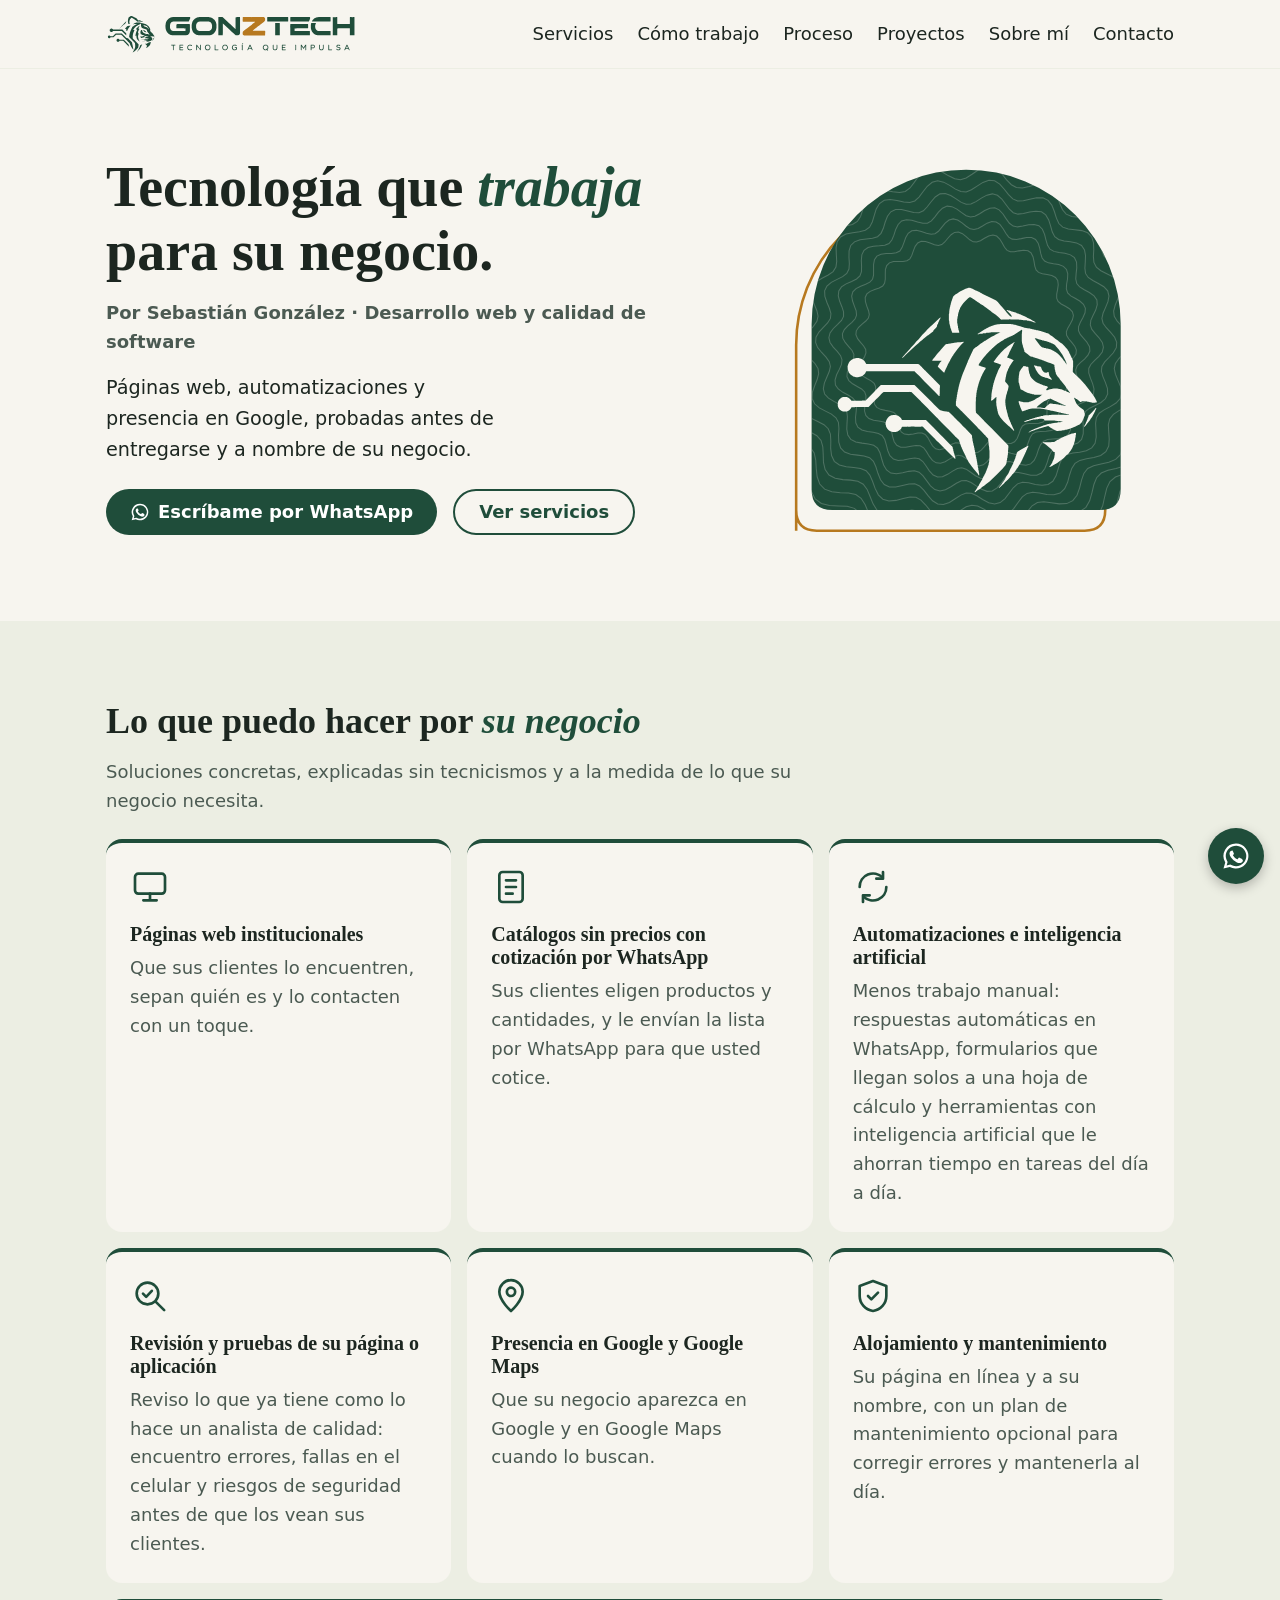
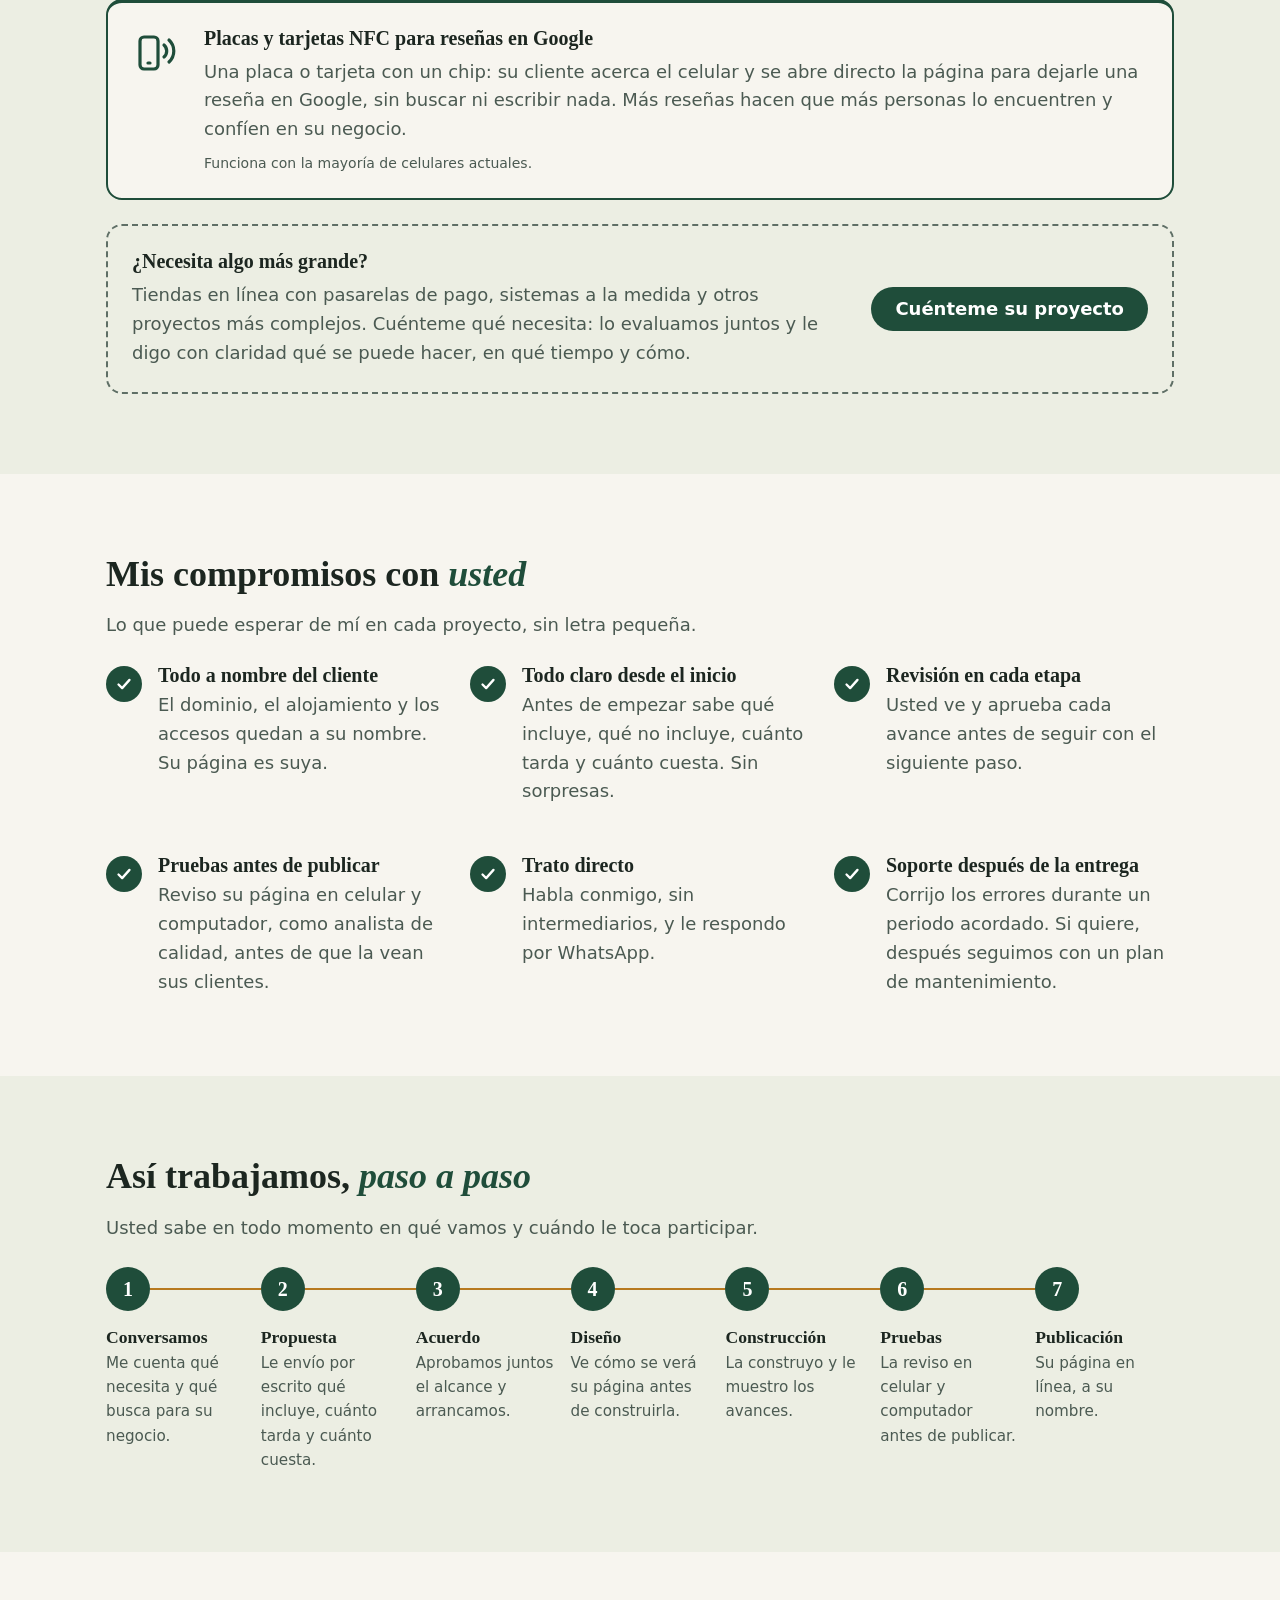
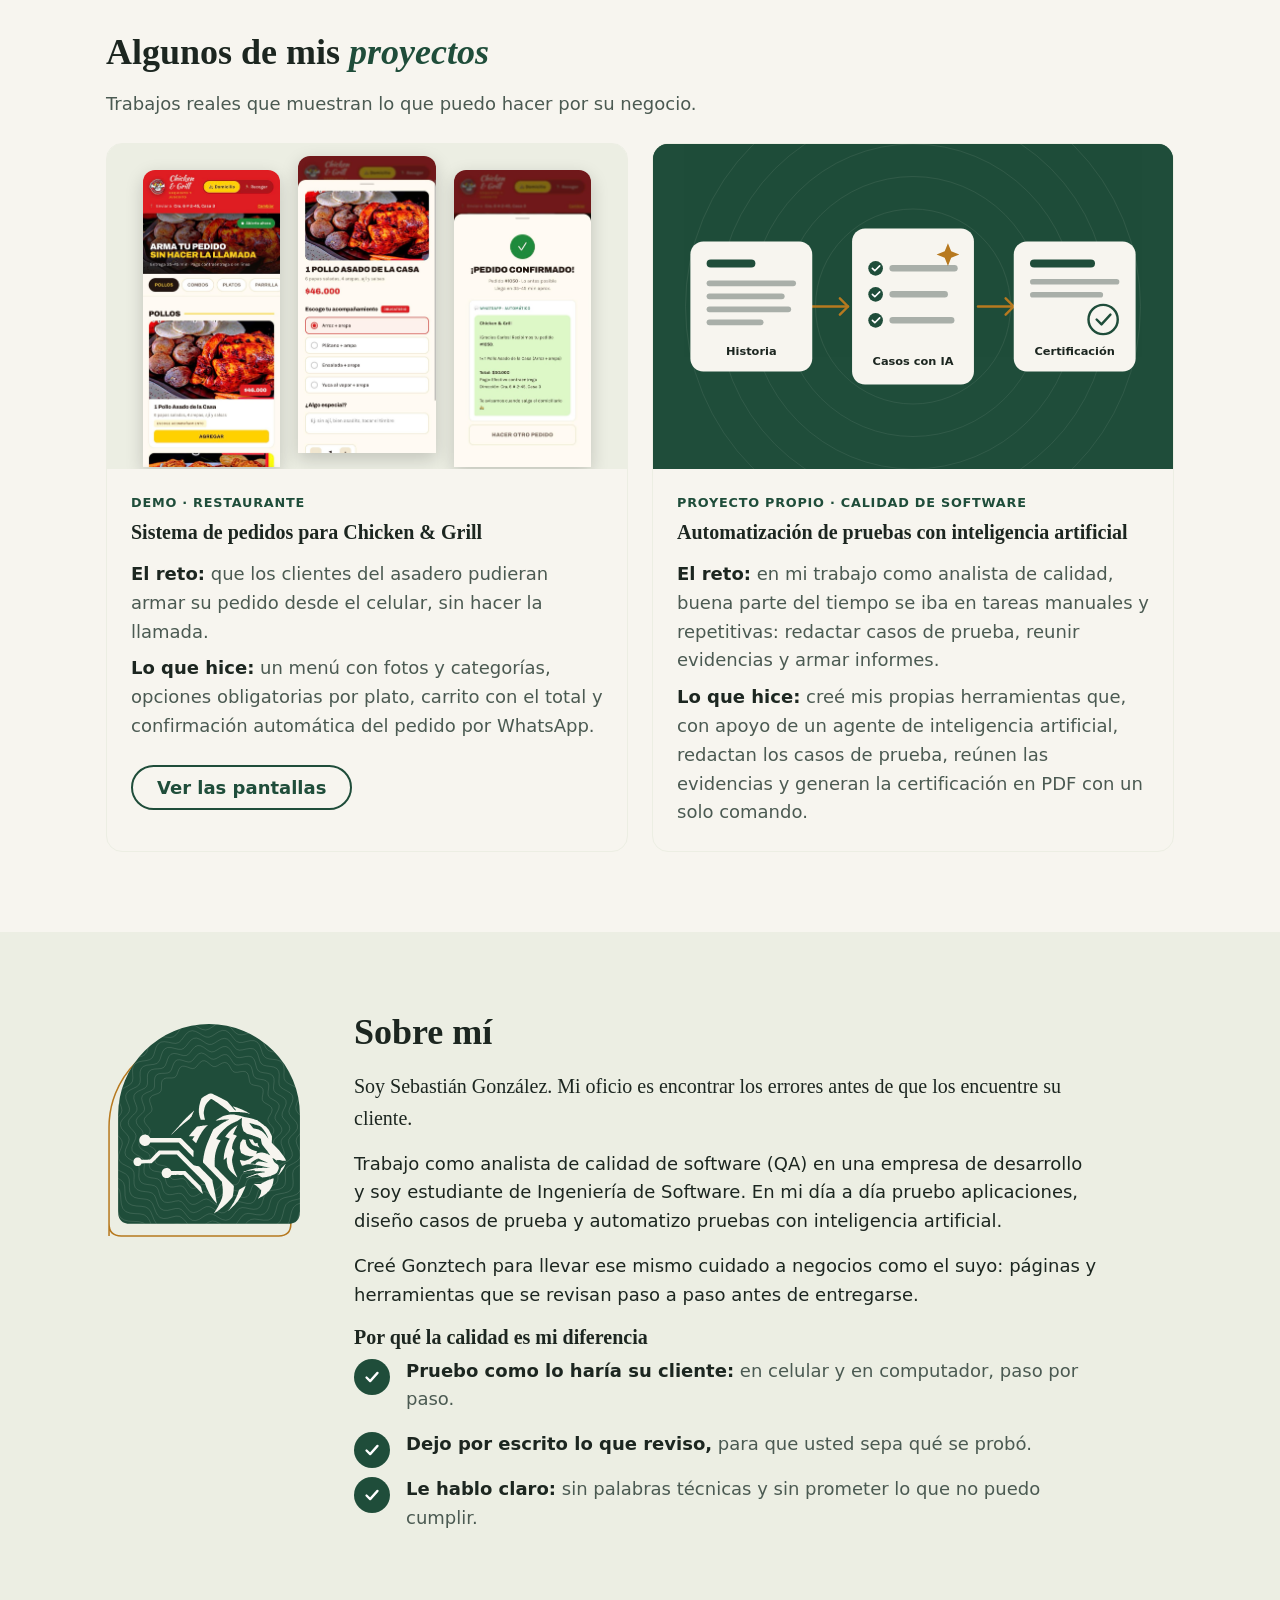
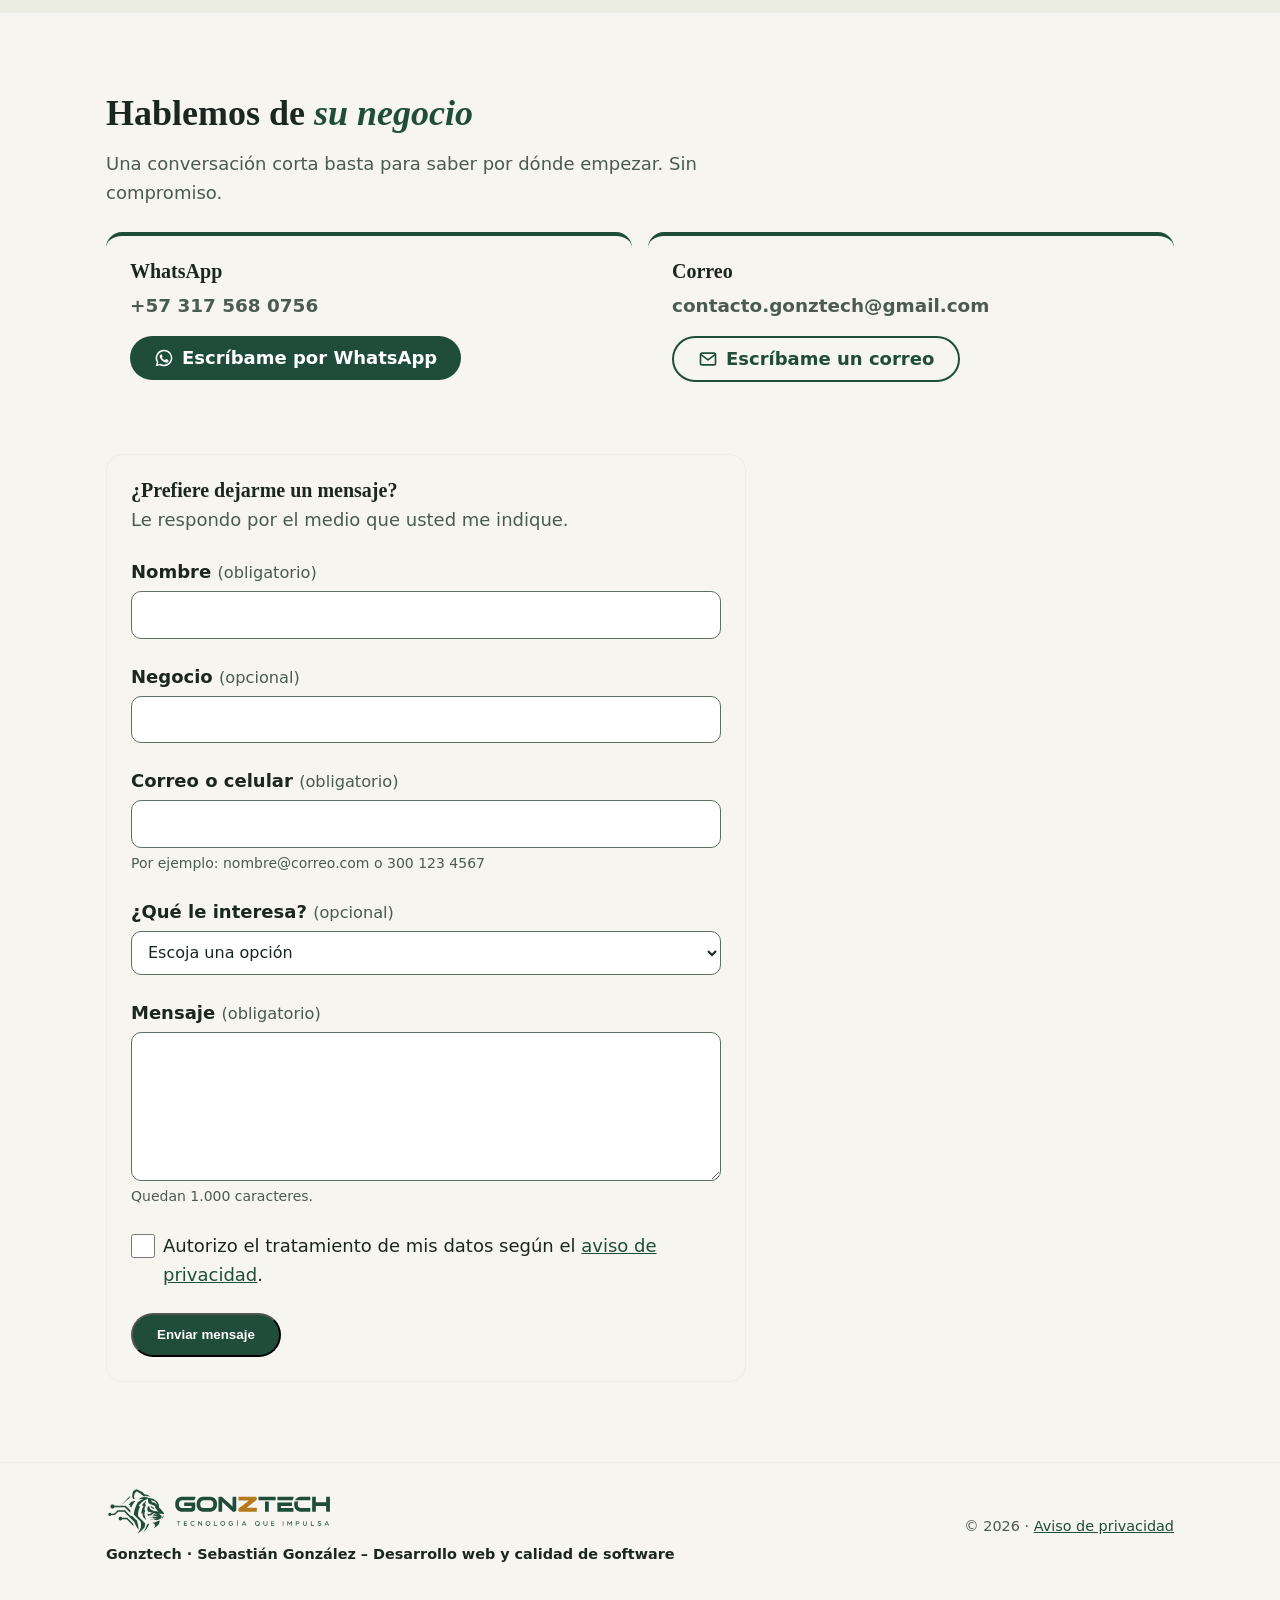
==== index.html @ 0b32bffa "Página de presentación de Gonztech" ====
<!doctype html>
<!-- lang="es" le dice al navegador y a los lectores de pantalla que la página está en español -->
<html lang="es">
<head>
  <meta charset="utf-8">
  <!-- Sin esta línea, el celular mostraría la página "encogida" como si fuera un computador -->
  <meta name="viewport" content="width=device-width, initial-scale=1">
  <title>Gonztech | Desarrollo web y calidad de software</title>
  <meta name="description" content="Páginas web, automatizaciones y presencia en Google para negocios en Colombia, probadas antes de entregarse y a nombre del cliente.">
  <link rel="icon" href="img/favicon.svg" type="image/svg+xml">
  <!-- Vista previa al compartir por WhatsApp y redes (HU-16). WhatsApp exige direcciones completas.
       Dirección gratis de Netlify (CC-16): si Netlify asigna otro nombre o algún día se compra un dominio,
       se cambian estas dos líneas (og:url y og:image). -->
  <meta property="og:type" content="website">
  <meta property="og:locale" content="es_CO">
  <meta property="og:site_name" content="Gonztech">
  <meta property="og:title" content="Gonztech | Desarrollo web y calidad de software">
  <meta property="og:description" content="Páginas web, automatizaciones y presencia en Google para negocios en Colombia, probadas antes de entregarse y a nombre del cliente.">
  <meta property="og:url" content="https://gonztech.netlify.app/">
  <meta property="og:image" content="https://gonztech.netlify.app/img/vista-previa.png">
  <meta property="og:image:width" content="1200">
  <meta property="og:image:height" content="630">
  <meta property="og:image:alt" content="Logo de Gonztech: tigre con circuitos. Desarrollo web y calidad de software, por Sebastián González">
  <meta name="twitter:card" content="summary_large_image">
  <link rel="stylesheet" href="css/estilos.css">
  <!-- Marca que JavaScript está activo. Va aquí arriba para que el menú no "parpadee" al cargar.
       Si no hay JavaScript, esta clase no existe y el menú se muestra abierto (CA-04.5). -->
  <script>document.documentElement.classList.add('js');</script>
  <!-- defer: el script se descarga en paralelo y se ejecuta cuando el HTML ya está listo -->
  <script src="js/main.js" defer></script>
</head>
<body>
  <!-- CA-00.3: primer elemento al presionar Tab. Permite saltar el menú e ir directo al contenido -->
  <a class="saltar" href="#contenido">Saltar al contenido</a>

  <!-- ===== ENCABEZADO ===== -->
  <header class="encabezado">
    <div class="contenedor encabezado__fila">
      <a class="marca" href="#inicio">
        <!-- alt="" en el tigre porque el nombre va al lado: así el lector de pantalla no lo repite -->
        <img class="marca__logo" src="img/logo-tigre.svg" alt="" width="50" height="40">
        <!-- Nombre y eslogan calcados de la imagen de Sebastián (CC-10). El eslogan solo se ve en computador:
             en celular quedaría de unos 5 px y no se leería. -->
        <span class="marca__texto">
          <img class="marca__nombre" src="img/nombre.svg" alt="Gonztech" width="140" height="16">
          <img class="marca__eslogan" src="img/eslogan.svg" alt="Tecnología que impulsa" width="140" height="9">
        </span>
      </a>
      <!-- MENÚ (HU-04). aria-label da nombre a la navegación para el lector de pantalla -->
      <nav class="navegacion" aria-label="Principal">
        <!-- Botón del menú en celular.
             hidden: sin JavaScript no sirve, así que no se muestra; main.js lo activa.
             aria-expanded: le dice al lector de pantalla si el menú está abierto (true) o cerrado (false).
             aria-controls: indica qué lista abre y cierra este botón. -->
        <button class="menu-boton" type="button" aria-expanded="false" aria-controls="menu" hidden>
          <svg class="menu-boton__icono" viewBox="0 0 24 24" aria-hidden="true" focusable="false">
            <path d="M3 6h18M3 12h18M3 18h18" stroke="currentColor" stroke-width="2" stroke-linecap="round"/>
          </svg>
          Menú
        </button>
        <ul class="menu" id="menu">
          <li><a href="#servicios">Servicios</a></li>
          <li><a href="#como">Cómo trabajo</a></li>
          <li><a href="#proceso">Proceso</a></li>
          <li><a href="#proyectos">Proyectos</a></li>
          <li><a href="#sobre-mi">Sobre mí</a></li>
          <li><a href="#contacto">Contacto</a></li>
        </ul>
      </nav>
    </div>
  </header>

  <!-- tabindex="-1" permite que el enlace "Saltar al contenido" le pase el foco a <main> -->
  <main id="contenido" tabindex="-1">

    <!-- 1. PORTADA (HU-01) · textos revisados con las reglas RC-01 a RC-08 -->
    <section id="inicio" class="seccion portada" aria-labelledby="titulo-inicio">
      <div class="contenedor portada__grid">
        <div class="portada__texto">
          <!-- El título dice el beneficio; el nombre y la línea van justo debajo -->
          <h1 id="titulo-inicio">Tecnología que <em>trabaja</em> para su negocio.</h1>
          <p class="portada__linea">Por Sebastián González · Desarrollo web y calidad de software</p>
          <p class="portada__frase">Páginas web, automatizaciones y presencia en Google, probadas antes de entregarse y a nombre de su negocio.</p>

          <div class="portada__acciones">
            <!-- ENLACE OFICIAL DE WHATSAPP (HU-02). Todos los botones de WhatsApp usan EXACTAMENTE este enlace (CA-02.4):
                   https://wa.me/573175680756?text=Hola%20Sebasti%C3%A1n%2C%20vi%20su%20p%C3%A1gina%20y%20quiero%20hablar%20sobre%20mi%20negocio.
                 - 57 = indicativo de Colombia; 3175680756 = celular sin espacios ni signos.
                 - text = mensaje inicial "codificado": los espacios son %20, la "á" es %C3%A1 y la coma es %2C.
                   Así llegan bien las tildes (CA-02.3).
                 - target="_blank": en computador abre WhatsApp Web en otra pestaña y la página sigue abierta (CA-02.2).
                 - rel="noopener": la pestaña nueva no puede controlar esta página (seguridad, RNF-04). -->
            <a class="boton boton--principal"
               href="https://wa.me/573175680756?text=Hola%20Sebasti%C3%A1n%2C%20vi%20su%20p%C3%A1gina%20y%20quiero%20hablar%20sobre%20mi%20negocio."
               target="_blank" rel="noopener">
              <svg class="boton__icono" viewBox="0 0 24 24" aria-hidden="true" focusable="false"><path d="M12 2a10 10 0 0 0-8.6 15.1L2 22l5-1.3A10 10 0 1 0 12 2Zm0 18.2a8.2 8.2 0 0 1-4.2-1.2l-.3-.2-3 .8.8-2.9-.2-.3A8.2 8.2 0 1 1 12 20.2Zm4.5-6.1c-.2-.1-1.5-.7-1.7-.8-.2-.1-.4-.1-.6.1l-.8 1c-.1.2-.3.2-.5.1a6.7 6.7 0 0 1-3.3-2.9c-.3-.4.2-.4.7-1.3.1-.2 0-.3 0-.4l-.8-1.8c-.2-.5-.4-.4-.6-.4h-.5a1 1 0 0 0-.7.3 3 3 0 0 0-.9 2.2 5.2 5.2 0 0 0 1.1 2.7 11.8 11.8 0 0 0 4.5 4c1.7.7 2.3.8 3.2.6.5-.1 1.5-.6 1.7-1.2.2-.6.2-1.1.2-1.2-.1-.1-.3-.2-.5-.3Z"/></svg>
              Escríbame por WhatsApp
              <!-- No se ve en pantalla, pero el lector de pantalla lo lee -->
              <span class="solo-lector">(se abre en una pestaña nueva)</span>
            </a>
            <a class="boton boton--borde" href="#servicios">Ver servicios</a>
          </div>
        </div>

        <!-- Emblema de identidad en lugar de foto (ADR-007).
             width y height reservan el espacio y evitan que la página "salte" al cargar. -->
        <img class="portada__emblema" src="img/emblema.svg"
             alt="Emblema de Gonztech: tigre con circuitos sobre un arco verde"
             width="264" height="304">
      </div>
    </section>

    <!-- 2. SERVICIOS · HU-05 -->
    <section id="servicios" class="seccion seccion--alterna" aria-labelledby="titulo-servicios">
      <div class="contenedor">
        <h2 id="titulo-servicios">Lo que puedo hacer por <em>su negocio</em></h2>
        <p class="seccion__intro">Soluciones concretas, explicadas sin tecnicismos y a la medida de lo que su negocio necesita.</p>

        <!-- 7 servicios (RF-05, CA-05.1). Es una lista <ul>: el lector de pantalla anuncia "lista de 5 elementos".
             Textos revisados con las reglas: sin precios, sin "nunca se cae", sin promesas de cifras (RC-01, RC-05, RC-07). -->
        <ul class="tarjetas" role="list">
          <li class="tarjeta">
            <!-- Ícono: pantalla de computador -->
            <svg class="tarjeta__icono" viewBox="0 0 24 24" aria-hidden="true" focusable="false"><rect x="3" y="4" width="18" height="12" rx="2"/><path d="M8 20h8M12 16v4"/></svg>
            <h3>Páginas web institucionales</h3>
            <p>Que sus clientes lo encuentren, sepan quién es y lo contacten con un toque.</p>
          </li>
          <li class="tarjeta">
            <!-- Ícono: lista de productos -->
            <svg class="tarjeta__icono" viewBox="0 0 24 24" aria-hidden="true" focusable="false"><rect x="5" y="3" width="14" height="18" rx="2"/><path d="M9 8h6M9 12h6M9 16h4"/></svg>
            <h3>Catálogos sin precios con cotización por WhatsApp</h3>
            <p>Sus clientes eligen productos y cantidades, y le envían la lista por WhatsApp para que usted cotice.</p>
          </li>
          <li class="tarjeta">
            <!-- Ícono: flechas en círculo (tareas que se repiten solas) -->
            <svg class="tarjeta__icono" viewBox="0 0 24 24" aria-hidden="true" focusable="false"><path d="M20 12a8 8 0 0 1-13.7 5.7M4 12a8 8 0 0 1 13.7-5.7"/><path d="M18 3v4h-4M6 21v-4h4"/></svg>
            <h3>Automatizaciones e inteligencia artificial</h3>
            <p>Menos trabajo manual: respuestas automáticas en WhatsApp, formularios que llegan solos a una hoja de cálculo y herramientas con inteligencia artificial que le ahorran tiempo en tareas del día a día.</p>
            <!-- Ejemplos confirmados por Sebastián el 29 oct 2026 (CA-05.4, CC-14) -->
          </li>
          <li class="tarjeta">
            <!-- Ícono: lupa con check (revisión de calidad). Es la experiencia de QA de Sebastián. -->
            <svg class="tarjeta__icono" viewBox="0 0 24 24" aria-hidden="true" focusable="false"><circle cx="10.5" cy="10.5" r="6.5"/><path d="m15.5 15.5 5 5"/><path d="m7.8 10.6 1.9 1.9 3.4-3.6"/></svg>
            <h3>Revisión y pruebas de su página o aplicación</h3>
            <p>Reviso lo que ya tiene como lo hace un analista de calidad: encuentro errores, fallas en el celular y riesgos de seguridad antes de que los vean sus clientes.</p>
          </li>
          <li class="tarjeta">
            <!-- Ícono: pin de ubicación -->
            <svg class="tarjeta__icono" viewBox="0 0 24 24" aria-hidden="true" focusable="false"><path d="M12 21s-7-6.2-7-11.5a7 7 0 0 1 14 0C19 14.8 12 21 12 21Z"/><circle cx="12" cy="9.5" r="2.5"/></svg>
            <h3>Presencia en Google y Google Maps</h3>
            <p>Que su negocio aparezca en Google y en Google Maps cuando lo buscan.</p>
          </li>
          <li class="tarjeta">
            <!-- Ícono: escudo con check (página cuidada) -->
            <svg class="tarjeta__icono" viewBox="0 0 24 24" aria-hidden="true" focusable="false"><path d="M12 3 4 6v6c0 4.5 3.4 8.3 8 9 4.6-.7 8-4.5 8-9V6l-8-3Z"/><path d="m9 12 2 2 4-4"/></svg>
            <h3>Alojamiento y mantenimiento</h3>
            <p>Su página en línea y a su nombre, con un plan de mantenimiento opcional para corregir errores y mantenerla al día.</p>
          </li>
          <!-- Tarjeta destacada: ocupa todo el ancho para que la séptima no quede "sola" en su fila -->
          <li class="tarjeta tarjeta--destacada">
            <!-- Ícono: celular con ondas (acercar y listo) -->
            <svg class="tarjeta__icono" viewBox="0 0 24 24" aria-hidden="true" focusable="false"><rect x="4" y="5" width="9" height="16" rx="2"/><path d="M8 18h1"/><path d="M16 9a4 4 0 0 1 0 6M18.5 6.5a7.5 7.5 0 0 1 0 11"/></svg>
            <div>
              <h3>Placas y tarjetas NFC para reseñas en Google</h3>
              <p>Una placa o tarjeta con un chip: su cliente acerca el celular y se abre directo la página para dejarle una reseña en Google, sin buscar ni escribir nada. Más reseñas hacen que más personas lo encuentren y confíen en su negocio.</p>
              <p class="tarjeta__nota">Funciona con la mayoría de celulares actuales.</p>
            </div>
          </li>
        </ul>

        <!-- PROYECTOS MÁS GRANDES (CA-05.5). Abre la puerta sin prometer: cada caso se evalúa.
             No se dice "contamos con un equipo" hasta que esté confirmado (RC-01). -->
        <div class="servicios__mas">
          <div>
            <h3>¿Necesita algo más grande?</h3>
            <p>Tiendas en línea con pasarelas de pago, sistemas a la medida y otros proyectos más complejos. Cuénteme qué necesita: lo evaluamos juntos y le digo con claridad qué se puede hacer, en qué tiempo y cómo.</p>
          </div>
          <a class="boton boton--principal"
             href="https://wa.me/573175680756?text=Hola%20Sebasti%C3%A1n%2C%20vi%20su%20p%C3%A1gina%20y%20quiero%20hablar%20sobre%20mi%20negocio."
             target="_blank" rel="noopener">
            Cuénteme su proyecto
            <span class="solo-lector">por WhatsApp (se abre en una pestaña nueva)</span>
          </a>
        </div>
      </div>
    </section>

    <!-- 3. CÓMO TRABAJO · HU-06 -->
    <section id="como" class="seccion" aria-labelledby="titulo-como">
      <div class="contenedor">
        <h2 id="titulo-como">Mis compromisos con <em>usted</em></h2>
        <p class="seccion__intro">Lo que puede esperar de mí en cada proyecto, sin letra pequeña.</p>

        <!-- 6 compromisos (RF-06, CA-06.1). Son los mismos de la carta de presentación. -->
        <ul class="compromisos" role="list">
          <li class="compromiso">
            <h3>Todo a nombre del cliente</h3>
            <p>El dominio, el alojamiento y los accesos quedan a su nombre. Su página es suya.</p>
          </li>
          <li class="compromiso">
            <h3>Todo claro desde el inicio</h3>
            <p>Antes de empezar sabe qué incluye, qué no incluye, cuánto tarda y cuánto cuesta. Sin sorpresas.</p>
          </li>
          <li class="compromiso">
            <h3>Revisión en cada etapa</h3>
            <p>Usted ve y aprueba cada avance antes de seguir con el siguiente paso.</p>
          </li>
          <li class="compromiso">
            <h3>Pruebas antes de publicar</h3>
            <p>Reviso su página en celular y computador, como analista de calidad, antes de que la vean sus clientes.</p>
          </li>
          <li class="compromiso">
            <h3>Trato directo</h3>
            <p>Habla conmigo, sin intermediarios, y le respondo por WhatsApp.</p>
          </li>
          <li class="compromiso">
            <!-- CA-06.2: el soporte tiene límites claros (RC-06) -->
            <h3>Soporte después de la entrega</h3>
            <p>Corrijo los errores durante un periodo acordado. Si quiere, después seguimos con un plan de mantenimiento.</p>
          </li>
        </ul>
      </div>
    </section>

    <!-- 4. PROCESO · HU-07 -->
    <section id="proceso" class="seccion seccion--alterna" aria-labelledby="titulo-proceso">
      <div class="contenedor">
        <h2 id="titulo-proceso">Así trabajamos, <em>paso a paso</em></h2>
        <p class="seccion__intro">Usted sabe en todo momento en qué vamos y cuándo le toca participar.</p>

        <!-- 7 pasos (RF-07, CA-07.1). <ol> = lista ORDENADA: el lector de pantalla anuncia el número de cada paso (CA-07.3).
             Los números que se ven en los círculos los pone el CSS con un contador. -->
        <!-- role="list": Safari deja de anunciar como lista las que tienen list-style: none; esto lo evita -->
        <ol class="proceso" role="list">
          <li class="paso">
            <h3>Conversamos</h3>
            <p>Me cuenta qué necesita y qué busca para su negocio.</p>
          </li>
          <li class="paso">
            <h3>Propuesta</h3>
            <p>Le envío por escrito qué incluye, cuánto tarda y cuánto cuesta.</p>
          </li>
          <li class="paso">
            <h3>Acuerdo</h3>
            <p>Aprobamos juntos el alcance y arrancamos.</p>
          </li>
          <li class="paso">
            <h3>Diseño</h3>
            <p>Ve cómo se verá su página antes de construirla.</p>
          </li>
          <li class="paso">
            <h3>Construcción</h3>
            <p>La construyo y le muestro los avances.</p>
          </li>
          <li class="paso">
            <h3>Pruebas</h3>
            <p>La reviso en celular y computador antes de publicar.</p>
          </li>
          <li class="paso">
            <h3>Publicación</h3>
            <p>Su página en línea, a su nombre.</p>
          </li>
        </ol>
      </div>
    </section>

    <!-- 5. PROYECTOS · HU-08 y HU-09 -->
    <section id="proyectos" class="seccion" aria-labelledby="titulo-proyectos">
      <div class="contenedor">
        <h2 id="titulo-proyectos">Algunos de mis <em>proyectos</em></h2>
        <p class="seccion__intro">Trabajos reales que muestran lo que puedo hacer por su negocio.</p>

        <!-- Proyectos (RF-08). Cada tarjeta: imagen, título, problema y qué se hizo (CA-08.1).
             Chicken & Grill: permiso del negocio confirmado (RC-04, descubrimiento.md).
             Automatización QA: proyecto propio de Sebastián para automatizar su trabajo; se muestra sin enlace al código (28 oct 2026). -->
        <ul class="proyectos" role="list">
          <li class="proyecto">
            <!-- Tres capturas como pantallas de celular.
                 loading="lazy": la imagen se descarga solo cuando la persona se acerca (CA-08.4). -->
            <div class="proyecto__imagen proyecto__imagen--celulares">
              <img src="img/proyectos/asadero-1-menu.jpg" alt="Menú del sistema de pedidos de Chicken & Grill con categorías, fotos y precios" width="554" height="1200" loading="lazy">
              <img src="img/proyectos/asadero-2-producto.jpg" alt="Detalle de un plato con el acompañamiento obligatorio por escoger" width="554" height="1200" loading="lazy">
              <img src="img/proyectos/asadero-4-whatsapp.jpg" alt="Pedido confirmado con el mensaje automático que llega por WhatsApp" width="554" height="1200" loading="lazy">
            </div>
            <div class="proyecto__texto">
              <p class="proyecto__etiqueta">Demo · Restaurante</p>
              <h3>Sistema de pedidos para Chicken &amp; Grill</h3>
              <p><strong>El reto:</strong> que los clientes del asadero pudieran armar su pedido desde el celular, sin hacer la llamada.</p>
              <p><strong>Lo que hice:</strong> un menú con fotos y categorías, opciones obligatorias por plato, carrito con el total y confirmación automática del pedido por WhatsApp.</p>
              <!-- HU-09: abre el detalle en una pestaña nueva (CA-09.1); rel="noopener" por seguridad (CA-09.2) -->
              <a class="boton boton--borde" href="proyecto-chicken-grill.html" target="_blank" rel="noopener">
                Ver las pantallas
                <span class="solo-lector">del sistema de pedidos (se abre en una pestaña nueva)</span>
              </a>
            </div>
          </li>
          <li class="proyecto">
            <div class="proyecto__imagen">
              <img src="img/proyectos/automatizacion-qa.svg" alt="Ilustración del flujo: historia de usuario, casos de prueba generados con inteligencia artificial y certificación en PDF" width="640" height="400" loading="lazy">
            </div>
            <div class="proyecto__texto">
              <p class="proyecto__etiqueta">Proyecto propio · Calidad de software</p>
              <h3>Automatización de pruebas con inteligencia artificial</h3>
              <p><strong>El reto:</strong> en mi trabajo como analista de calidad, buena parte del tiempo se iba en tareas manuales y repetitivas: redactar casos de prueba, reunir evidencias y armar informes.</p>
              <p><strong>Lo que hice:</strong> creé mis propias herramientas que, con apoyo de un agente de inteligencia artificial, redactan los casos de prueba, reúnen las evidencias y generan la certificación en PDF con un solo comando.</p>
            </div>
          </li>
        </ul>
      </div>
    </section>

    <!-- 6. SOBRE MÍ · HU-10 -->
    <section id="sobre-mi" class="seccion seccion--alterna" aria-labelledby="titulo-sobre-mi">
      <div class="contenedor">
        <!-- Emblema pequeño, como firma: en celular va encima del texto y en computador a la izquierda.
             Se usa el mismo archivo de la portada, así el navegador no lo descarga dos veces (CA-10.1, CA-10.3). -->
        <div class="sobre-mi">
          <img class="sobre-mi__emblema" src="img/emblema.svg"
               alt="Emblema de Gonztech: tigre con circuitos sobre un arco verde"
               width="264" height="304" loading="lazy">

          <div>
            <h2 id="titulo-sobre-mi">Sobre mí</h2>
            <!-- Textos aprobados por Sebastián. RC-01: sin cifras inventadas · RC-02: "estudiante", no "ingeniero" · RC-03: sin nombrar al empleador -->
            <p class="sobre-mi__entrada">Soy Sebastián González. Mi oficio es encontrar los errores antes de que los encuentre su cliente.</p>
            <p>Trabajo como analista de calidad de software (QA) en una empresa de desarrollo y soy estudiante de Ingeniería de Software. En mi día a día pruebo aplicaciones, diseño casos de prueba y automatizo pruebas con inteligencia artificial.</p>
            <p>Creé Gonztech para llevar ese mismo cuidado a negocios como el suyo: páginas y herramientas que se revisan paso a paso antes de entregarse.</p>

            <h3 class="titulo-pequeno">Por qué la calidad es mi diferencia</h3>
            <!-- Reutiliza el estilo de los compromisos (círculo con check) -->
            <ul class="sobre-mi__lista" role="list">
              <li class="compromiso"><p><strong>Pruebo como lo haría su cliente:</strong> en celular y en computador, paso por paso.</p></li>
              <li class="compromiso"><p><strong>Dejo por escrito lo que reviso,</strong> para que usted sepa qué se probó.</p></li>
              <li class="compromiso"><p><strong>Le hablo claro:</strong> sin palabras técnicas y sin prometer lo que no puedo cumplir.</p></li>
            </ul>
          </div>
        </div>
      </div>
    </section>

    <!-- 7. CONTACTO · HU-11 a HU-13 -->
    <section id="contacto" class="seccion" aria-labelledby="titulo-contacto">
      <div class="contenedor">
        <h2 id="titulo-contacto">Hablemos de <em>su negocio</em></h2>
        <!-- CC-04: frase que baja la barrera para escribir -->
        <p class="seccion__intro">Una conversación corta basta para saber por dónde empezar. Sin compromiso.</p>

        <!-- HU-11. El número y el correo van también como texto normal, para poder copiarlos (CA-11.3) -->
        <ul class="contacto__medios" role="list">
          <li class="tarjeta contacto__medio">
            <h3>WhatsApp</h3>
            <p class="contacto__dato">+57 317 568 0756</p>
            <!-- Mismo ENLACE OFICIAL de WhatsApp que el resto de la página (CA-02.4, CA-11.2) -->
            <a class="boton boton--principal"
               href="https://wa.me/573175680756?text=Hola%20Sebasti%C3%A1n%2C%20vi%20su%20p%C3%A1gina%20y%20quiero%20hablar%20sobre%20mi%20negocio."
               target="_blank" rel="noopener">
              <svg class="boton__icono" viewBox="0 0 24 24" aria-hidden="true" focusable="false"><path d="M12 2a10 10 0 0 0-8.6 15.1L2 22l5-1.3A10 10 0 1 0 12 2Zm0 18.2a8.2 8.2 0 0 1-4.2-1.2l-.3-.2-3 .8.8-2.9-.2-.3A8.2 8.2 0 1 1 12 20.2Zm4.5-6.1c-.2-.1-1.5-.7-1.7-.8-.2-.1-.4-.1-.6.1l-.8 1c-.1.2-.3.2-.5.1a6.7 6.7 0 0 1-3.3-2.9c-.3-.4.2-.4.7-1.3.1-.2 0-.3 0-.4l-.8-1.8c-.2-.5-.4-.4-.6-.4h-.5a1 1 0 0 0-.7.3 3 3 0 0 0-.9 2.2 5.2 5.2 0 0 0 1.1 2.7 11.8 11.8 0 0 0 4.5 4c1.7.7 2.3.8 3.2.6.5-.1 1.5-.6 1.7-1.2.2-.6.2-1.1.2-1.2-.1-.1-.3-.2-.5-.3Z"/></svg>
              Escríbame por WhatsApp
              <span class="solo-lector">(se abre en una pestaña nueva)</span>
            </a>
          </li>
          <li class="tarjeta contacto__medio">
            <h3>Correo</h3>
            <!-- Correo de la marca (CC-12). Si cambia (por ejemplo a contacto@gonztech.co en la Fase 7),
                 se reemplaza aquí en los DOS lugares: el texto y el href. -->
            <p class="contacto__dato">contacto.gonztech@gmail.com</p>
            <!-- mailto: abre la aplicación de correo con el destinatario y el asunto ya escritos (CA-11.1).
                 En el asunto, %20 es un espacio y %C3%A1 es la "á" -->
            <a class="boton boton--borde"
               href="mailto:contacto.gonztech@gmail.com?subject=Consulta%20desde%20la%20p%C3%A1gina%20Gonztech">
              <svg class="boton__icono" viewBox="0 0 24 24" aria-hidden="true" focusable="false"><rect x="3" y="5" width="18" height="14" rx="2" fill="none" stroke="currentColor" stroke-width="2"/><path d="m4 7 8 6 8-6" fill="none" stroke="currentColor" stroke-width="2" stroke-linecap="round" stroke-linejoin="round"/></svg>
              Escríbame un correo
            </a>
          </li>
        </ul>

        <!-- ===== FORMULARIO · HU-12 y HU-13 (contrato en docs/arquitectura.md §5) =====
             - data-netlify="true": Netlify Forms recibe los datos y avisa por correo (ADR-003).
             - netlify-honeypot: nombre del campo trampa contra robots (CA-12.7).
             - action="gracias.html": página de confirmación si el JavaScript no funciona.
             - Sin JavaScript, el navegador valida con required y maxlength (capa 1).
               Con JavaScript, main.js pone novalidate y muestra mensajes propios en español (capa 2). -->
        <div class="formulario-caja">
          <h3 id="titulo-formulario">¿Prefiere dejarme un mensaje?</h3>
          <p class="formulario__intro">Le respondo por el medio que usted me indique.</p>

          <form class="formulario" id="formulario" name="contacto" method="POST" action="gracias.html"
                data-netlify="true" netlify-honeypot="bot-field" aria-labelledby="titulo-formulario">
            <!-- Netlify necesita saber el nombre del formulario también cuando se envía con JavaScript -->
            <input type="hidden" name="form-name" value="contacto">

            <!-- Campo trampa: las personas no lo ven ni lo oyen; los robots lo llenan y el mensaje se descarta -->
            <p class="trampa" aria-hidden="true">
              <label>No llene este campo <input name="bot-field" tabindex="-1" autocomplete="off"></label>
            </p>

            <div class="campo">
              <label for="nombre">Nombre <span class="campo__nota">(obligatorio)</span></label>
              <input id="nombre" name="nombre" type="text" required minlength="2" maxlength="80"
                     autocomplete="name" aria-describedby="error-nombre">
              <p class="campo__error" id="error-nombre" hidden></p>
            </div>

            <div class="campo">
              <label for="negocio">Negocio <span class="campo__nota">(opcional)</span></label>
              <input id="negocio" name="negocio" type="text" maxlength="100" autocomplete="organization">
            </div>

            <div class="campo">
              <!-- El id es medio-contacto y no contacto: ese id ya es de la sección y la etiqueta quedaría sin asociar (DEF-03) -->
              <label for="medio-contacto">Correo o celular <span class="campo__nota">(obligatorio)</span></label>
              <!-- inputmode="email" muestra el teclado con @ en el celular, sin impedir escribir un número -->
              <input id="medio-contacto" name="contacto" type="text" required maxlength="100" inputmode="email"
                     autocomplete="email" aria-describedby="ayuda-contacto error-contacto">
              <p class="campo__ayuda" id="ayuda-contacto">Por ejemplo: nombre@correo.com o 300 123 4567</p>
              <p class="campo__error" id="error-contacto" hidden></p>
            </div>

            <!-- CC-07: opcional. Ayuda a Sebastián a saber de qué le van a hablar antes de responder -->
            <div class="campo">
              <label for="interes">¿Qué le interesa? <span class="campo__nota">(opcional)</span></label>
              <select id="interes" name="interes">
                <option value="">Escoja una opción</option>
                <option>Páginas web institucionales</option>
                <option>Catálogo con cotización por WhatsApp</option>
                <option>Automatizaciones e inteligencia artificial</option>
                <option>Revisión y pruebas de su página o aplicación</option>
                <option>Presencia en Google y Google Maps</option>
                <option>Alojamiento y mantenimiento</option>
                <option>Placas y tarjetas NFC para reseñas</option>
                <option>Algo más grande</option>
                <option>No estoy seguro todavía</option>
              </select>
            </div>

            <div class="campo">
              <label for="mensaje">Mensaje <span class="campo__nota">(obligatorio)</span></label>
              <!-- maxlength="1000": el navegador no deja escribir más (CA-12.4) -->
              <textarea id="mensaje" name="mensaje" rows="5" required minlength="10" maxlength="1000"
                        aria-describedby="contador-mensaje error-mensaje"></textarea>
              <p class="campo__ayuda" id="contador-mensaje">Máximo 1.000 caracteres.</p>
              <p class="campo__error" id="error-mensaje" hidden></p>
            </div>

            <!-- HU-13: la casilla viene SIN marcar (CA-13.2). El aviso abre en otra pestaña para no perder lo escrito (CA-13.3) -->
            <div class="campo campo--casilla">
              <input id="autorizacion" name="autorizacion" type="checkbox" value="sí" required
                     aria-describedby="error-autorizacion">
              <label for="autorizacion">Autorizo el tratamiento de mis datos según el
                <a href="privacidad.html" target="_blank" rel="noopener">aviso de privacidad<span class="solo-lector"> (se abre en una pestaña nueva)</span></a>.
              </label>
              <p class="campo__error" id="error-autorizacion" hidden></p>
            </div>

            <button class="boton boton--principal formulario__enviar" type="submit">Enviar mensaje</button>

            <!-- Aquí aparece el resultado del envío. role="status" hace que el lector de pantalla lo lea (CA-12.8) -->
            <div class="formulario__estado" id="estado-formulario" role="status" aria-live="polite"></div>
          </form>
        </div>
      </div>
    </section>
  </main>

  <!-- ===== PIE DE PÁGINA · HU-15 ===== -->
  <footer class="pie">
    <div class="contenedor pie__fila">
      <!-- Logo completo, como en la imagen de Sebastián: tigre, nombre y eslogan (CC-10) -->
      <div class="pie__marca">
        <div class="pie__logo">
          <img src="img/logo-tigre.svg" alt="" width="60" height="48">
          <span class="pie__logo-texto">
            <img src="img/nombre.svg" alt="Gonztech" width="158" height="18">
            <img src="img/eslogan.svg" alt="Tecnología que impulsa" width="158" height="10">
          </span>
        </div>
        <p>Gonztech · Sebastián González – Desarrollo web y calidad de software</p>
      </div>
      <p class="pie__legal">
        <!-- "2026" es el respaldo si no hay JavaScript; main.js lo cambia por el año actual (CA-15.2) -->
        © <span id="anio">2026</span> ·
        <a href="privacidad.html">Aviso de privacidad</a>
      </p>
    </div>
  </footer>

  <!-- BOTÓN FLOTANTE DE WHATSAPP (HU-03). Usa el ENLACE OFICIAL de la HU-02 (CA-02.4).
       aria-label: como el botón solo tiene un ícono, esto es lo que dice el lector de pantalla (CA-03.3).
       main.js lo esconde cuando la persona llega a Contacto o al pie, donde ya están los datos (CA-03.2). -->
  <a class="whatsapp-flotante"
     href="https://wa.me/573175680756?text=Hola%20Sebasti%C3%A1n%2C%20vi%20su%20p%C3%A1gina%20y%20quiero%20hablar%20sobre%20mi%20negocio."
     target="_blank" rel="noopener"
     aria-label="Escribir por WhatsApp (se abre en una pestaña nueva)">
    <svg viewBox="0 0 24 24" aria-hidden="true" focusable="false"><path d="M12 2a10 10 0 0 0-8.6 15.1L2 22l5-1.3A10 10 0 1 0 12 2Zm0 18.2a8.2 8.2 0 0 1-4.2-1.2l-.3-.2-3 .8.8-2.9-.2-.3A8.2 8.2 0 1 1 12 20.2Zm4.5-6.1c-.2-.1-1.5-.7-1.7-.8-.2-.1-.4-.1-.6.1l-.8 1c-.1.2-.3.2-.5.1a6.7 6.7 0 0 1-3.3-2.9c-.3-.4.2-.4.7-1.3.1-.2 0-.3 0-.4l-.8-1.8c-.2-.5-.4-.4-.6-.4h-.5a1 1 0 0 0-.7.3 3 3 0 0 0-.9 2.2 5.2 5.2 0 0 0 1.1 2.7 11.8 11.8 0 0 0 4.5 4c1.7.7 2.3.8 3.2.6.5-.1 1.5-.6 1.7-1.2.2-.6.2-1.1.2-1.2-.1-.1-.3-.2-.5-.3Z"/></svg>
  </a>
</body>
</html>
---- css/estilos.css ----
/* =========================================================
   Estilos de la página de Sebastián González
   Orden del archivo:
     1. Variables (colores, letras, espacios)  → arquitectura.md §4
     2. Base (lo que aplica a toda la página)
     3. Utilidades (piezas reutilizables)
     4. Encabezado
     5. Secciones
     6. Pie de página
     7. Pantallas más grandes (tablet y computador)
   Regla: se escribe primero para celular y luego se AGREGA
   lo de pantallas grandes con @media (min-width: ...).
   ========================================================= */


/* ---------- 1. VARIABLES · tono Bosque (ADR-007) ---------- */
/* Para cambiar un color en toda la página, se cambia SOLO aquí. */
:root {
  /* Colores (contrastes verificados con WCAG 2.1) */
  --color-primario: #1F4D3A;      /* verde bosque · 9,6:1 con texto blanco */
  --color-texto: #1C2620;         /* 14,3:1 sobre el fondo */
  --color-texto-suave: #4B5A52;   /* 6,7:1 sobre el fondo */
  --color-fondo: #F7F5EF;         /* crema */
  --color-fondo-alterno: #ECEEE3; /* secciones alternas */
  --color-acento: #B7791F;        /* dorado: SOLO adornos, NUNCA texto (CA-00.6) */
  --color-borde: #5F6F66;         /* bordes de campos · 4,9:1 */
  --color-error: #B42318;         /* mensajes de error · 6,0:1 */
  --color-blanco: #FFFFFF;

  /* Letras: fuentes que ya trae cada dispositivo (ADR-005) */
  --fuente: system-ui, -apple-system, "Segoe UI", Roboto, sans-serif;
  --fuente-titulos: Georgia, "Times New Roman", serif;
  --texto-base: 1rem;                          /* 16 px */
  --titulo-1: clamp(2.1rem, 7vw, 3.5rem);      /* crece con la pantalla, entre un mínimo y un máximo */
  --titulo-2: clamp(1.5rem, 4.5vw, 2.25rem);
  --titulo-3: 1.25rem;

  /* Espacios: una sola escala para que todo se vea ordenado */
  --espacio-1: 4px;
  --espacio-2: 8px;
  --espacio-3: 16px;
  --espacio-4: 24px;
  --espacio-5: 48px;
  --espacio-6: 80px;

  /* Medidas */
  --ancho-max: 1100px;  /* el contenido no se estira más que esto en pantallas grandes */
  --toque-min: 44px;    /* tamaño mínimo para tocar con el dedo */
  --radio: 16px;        /* tarjetas */
  --radio-pildora: 999px; /* botones redondeados */
  --alto-encabezado: 68px;
  --tamano-flotante: 56px; /* botón flotante de WhatsApp: más grande que el mínimo de 44 px */
}


/* ---------- 2. BASE ---------- */

/* box-sizing: el ancho de una caja INCLUYE su borde y su relleno.
   Evita que las cajas se salgan de la pantalla (CA-00.2). */
*,
*::before,
*::after {
  box-sizing: border-box;
}

html {
  /* Al ir a #servicios, deja espacio para que el encabezado fijo no tape el título */
  scroll-padding-top: calc(var(--alto-encabezado) + var(--espacio-3));
}

/* Desplazamiento suave, solo si la persona no pidió "reducir movimiento" en su dispositivo */
@media (prefers-reduced-motion: no-preference) {
  html { scroll-behavior: smooth; }
}

body {
  margin: 0;
  font-family: var(--fuente);
  font-size: var(--texto-base);
  line-height: 1.6;
  color: var(--color-texto);
  background-color: var(--color-fondo);
  overflow-wrap: break-word; /* palabras muy largas se parten en vez de salirse */
}

h1, h2, h3 {
  font-family: var(--fuente-titulos);
  line-height: 1.15;
  color: var(--color-texto);
  margin: 0 0 var(--espacio-3);
}
h1 { font-size: var(--titulo-1); }
h2 { font-size: var(--titulo-2); }
h3 { font-size: var(--titulo-3); }

/* La palabra destacada de un título va en cursiva verde: "hecha con <em>cuidado</em>" */
h1 em, h2 em {
  font-style: italic;
  color: var(--color-primario);
}

p { margin: 0 0 var(--espacio-3); }

img, svg {
  max-width: 100%; /* una imagen nunca es más ancha que su contenedor */
  height: auto;
  display: block;
}

a { color: var(--color-primario); }

/* Contorno visible al navegar con teclado (RNF-03).
   :focus-visible solo aparece con teclado, no al tocar con el dedo. */
:focus-visible {
  outline: 3px solid var(--color-primario);
  outline-offset: 3px;
}

/* <main> recibe el foco desde "Saltar al contenido"; no necesita contorno */
main:focus { outline: none; }


/* ---------- 3. UTILIDADES ---------- */

/* Centra el contenido y le da margen a los lados en celular */
.contenedor {
  max-width: var(--ancho-max);
  margin-inline: auto;
  padding-inline: var(--espacio-3);
}

/* Enlace "Saltar al contenido" (CA-00.3):
   escondido fuera de la pantalla hasta que recibe el foco con Tab */
.saltar {
  position: absolute;
  left: var(--espacio-3);
  top: -100px;
  z-index: 100;
  padding: var(--espacio-2) var(--espacio-3);
  background: var(--color-primario);
  color: var(--color-blanco);
  font-weight: 600;
  border-radius: 8px;
  text-decoration: none;
}
.saltar:focus {
  top: var(--espacio-2);
}

/* Texto solo para lectores de pantalla: existe para el lector, pero no ocupa espacio en pantalla.
   (No se usa display:none porque eso también lo esconde del lector.) */
.solo-lector {
  position: absolute;
  width: 1px;
  height: 1px;
  margin: -1px;
  padding: 0;
  overflow: hidden;
  clip: rect(0 0 0 0);
  white-space: nowrap;
  border: 0;
}

/* Marca de contenido pendiente. Solo en la versión de prueba: debe desaparecer antes de publicar. */
.pendiente {
  display: inline-block;
  padding: var(--espacio-1) var(--espacio-2);
  border: 1px dashed var(--color-borde);
  border-radius: 6px;
  color: var(--color-texto-suave);
  font-size: 0.875rem;
}


/* Botones: enlaces con forma de píldora y área de toque de al menos 44 px */
.boton {
  display: inline-flex;
  align-items: center;
  justify-content: center;
  gap: var(--espacio-2);
  min-height: var(--toque-min);
  padding: 10px var(--espacio-4);
  border-radius: var(--radio-pildora);
  font-weight: 600;
  text-decoration: none;
  line-height: 1.2;
}

/* Principal: verde de la marca con texto blanco (9,6:1). También es el de WhatsApp. */
.boton--principal {
  background-color: var(--color-primario);
  color: var(--color-blanco);
}
.boton--principal:hover { background-color: #173D2E; } /* un poco más oscuro al pasar el mouse */

/* Secundario: solo borde */
.boton--borde {
  border: 2px solid var(--color-primario);
  color: var(--color-primario);
}
.boton--borde:hover { background-color: var(--color-fondo-alterno); }

.boton__icono {
  width: 20px;
  height: 20px;
  fill: currentColor; /* toma el mismo color del texto del botón */
  flex-shrink: 0;
}


/* ---------- 4. ENCABEZADO ---------- */

/* position: sticky = se queda pegado arriba al bajar por la página */
.encabezado {
  position: sticky;
  top: 0;
  z-index: 50;
  background-color: var(--color-fondo);
  border-bottom: 1px solid var(--color-fondo-alterno);
}

.encabezado__fila {
  display: flex;
  align-items: center;
  justify-content: space-between;
  min-height: var(--alto-encabezado);
}

.marca {
  display: flex;
  align-items: center;
  gap: var(--espacio-2);
  min-height: var(--toque-min);
  font-weight: 700;
  color: var(--color-primario);
  text-decoration: none;
}

/* Logo de Gonztech (CC-10): tigre + nombre. El eslogan aparece solo en computador (ver §7). */
.marca__logo {
  width: 50px;
  height: 40px;
  flex-shrink: 0;
}
.marca__texto { display: flex; flex-direction: column; gap: 4px; }
.marca__nombre { width: auto; height: 16px; }
.marca__eslogan { display: none; width: auto; height: 9px; }

/* Enlace "← Volver" de las páginas secundarias: corto para que quepa al lado del nombre en celular */
.enlace-volver {
  display: inline-flex;
  align-items: center;
  gap: var(--espacio-1);
  min-height: var(--toque-min);
  padding: 0 var(--espacio-2);
  font-weight: 600;
  color: var(--color-primario);
  text-decoration: none;
}
.enlace-volver:hover { text-decoration: underline; }

/* ----- Menú (HU-04) ----- */

/* SIN JavaScript: los enlaces se muestran siempre, en una fila que baja de renglón si no cabe (CA-04.5) */
.encabezado__fila { flex-wrap: wrap; }

/* Sin JavaScript el encabezado es más alto (dos filas de enlaces); si siguiera pegado arriba
   taparía los títulos al saltar a una sección. Por eso, sin JS, no se queda pegado. */
html:not(.js) .encabezado { position: static; }

.menu {
  display: flex;
  flex-wrap: wrap;
  gap: 0 var(--espacio-3);
  list-style: none;
  margin: 0;
  padding: 0;
}

.menu a {
  display: flex;
  align-items: center;
  min-height: var(--toque-min); /* área de toque de 44 px */
  color: var(--color-texto);
  text-decoration: none;
}
.menu a:hover { color: var(--color-primario); text-decoration: underline; }

/* Botón del menú en celular */
.menu-boton {
  display: inline-flex;
  align-items: center;
  gap: var(--espacio-2);
  min-height: var(--toque-min);
  padding: 0 var(--espacio-3);
  border: 1px solid var(--color-borde);
  border-radius: var(--radio-pildora);
  background: none;
  color: var(--color-primario);
  font: inherit;
  font-weight: 600;
  cursor: pointer;
}
.menu-boton[hidden] { display: none; } /* respeta el atributo hidden aunque arriba diga display */
.menu-boton__icono { width: 20px; height: 20px; }

/* CON JavaScript, en celular: la lista se esconde y aparece como un panel debajo del encabezado */
.js .menu {
  display: none;
}
.js .menu.menu--abierto {
  display: flex;
  flex-direction: column;
  position: absolute; /* se ubica respecto al encabezado (que es sticky) */
  top: 100%;
  left: 0;
  right: 0;
  padding: var(--espacio-2) var(--espacio-3) var(--espacio-3);
  background-color: var(--color-fondo);
  border-bottom: 1px solid var(--color-fondo-alterno);
  box-shadow: 0 8px 16px rgba(0, 0, 0, 0.08);
}
.js .menu.menu--abierto a {
  border-bottom: 1px solid var(--color-fondo-alterno);
}


/* ---------- 5. SECCIONES ---------- */

.seccion {
  padding-block: var(--espacio-5);
}

/* Fondo alterno para separar visualmente una sección de la siguiente */
.seccion--alterna {
  background-color: var(--color-fondo-alterno);
}

/* Párrafo corto debajo del título de una sección */
.seccion__intro {
  color: var(--color-texto-suave);
  max-width: 60ch;
  margin-bottom: var(--espacio-4);
}

/* ----- Tarjetas (Servicios HU-05; se reutilizan en otras secciones) ----- */
/* Grid: en celular una columna; en pantallas más anchas, 2 y 3 columnas (ver §7) */
.tarjetas {
  display: grid;
  gap: var(--espacio-3);
  list-style: none;
  margin: 0;
  padding: 0;
}

.tarjeta {
  background-color: var(--color-fondo);
  border-top: 4px solid var(--color-primario);
  border-radius: var(--radio);
  padding: var(--espacio-4);
}
.tarjeta h3 { margin-bottom: var(--espacio-2); }
.tarjeta p { margin: 0; color: var(--color-texto-suave); }
.tarjeta .pendiente { margin-top: var(--espacio-3); }

/* Tarjeta destacada (NFC): fondo verde muy claro y ocupa todas las columnas del grid */
.tarjeta--destacada {
  grid-column: 1 / -1; /* "de la primera a la última columna" */
  background-color: var(--color-fondo);
  border: 2px solid var(--color-primario);
  border-top-width: 4px;
}
/* ".tarjeta .tarjeta__nota" pesa más que ".tarjeta p", así le gana al margin: 0 de arriba */
.tarjeta .tarjeta__nota {
  margin-top: var(--espacio-2);
  font-size: 0.875rem;
}

/* Bloque "¿Necesita algo más grande?" debajo de las tarjetas de Servicios */
.servicios__mas {
  display: flex;
  flex-direction: column;
  align-items: flex-start;
  gap: var(--espacio-3);
  margin-top: var(--espacio-4);
  padding: var(--espacio-4);
  border: 2px dashed var(--color-borde);
  border-radius: var(--radio);
}
.servicios__mas h3 { margin-bottom: var(--espacio-2); }
.servicios__mas p { margin: 0; color: var(--color-texto-suave); max-width: 60ch; }

/* Íconos de línea: se dibujan con el borde (stroke), no con relleno */
.tarjeta__icono {
  width: 40px;
  height: 40px;
  margin-bottom: var(--espacio-3);
  fill: none;
  stroke: var(--color-primario);
  stroke-width: 1.6;
  stroke-linecap: round;
  stroke-linejoin: round;
}

/* ----- Compromisos (Cómo trabajo, HU-06) ----- */
.compromisos {
  display: grid;
  gap: var(--espacio-4);
  list-style: none;
  margin: 0;
  padding: 0;
}

/* Cada compromiso deja espacio a la izquierda para el check */
.compromiso {
  position: relative;
  padding-left: calc(36px + var(--espacio-3));
}

/* El check verde en círculo se dibuja con CSS (::before), sin imágenes.
   Es decorativo: el lector de pantalla no lo lee. */
.compromiso::before {
  content: "";
  position: absolute;
  left: 0;
  top: 2px;
  width: 36px;
  height: 36px;
  border-radius: 50%;
  background-color: var(--color-primario);
  /* Un check blanco dibujado como imagen SVG dentro del CSS */
  background-image: url("data:image/svg+xml,%3Csvg xmlns='http://www.w3.org/2000/svg' viewBox='0 0 24 24'%3E%3Cpath d='m6 12.5 4 4 8-9' fill='none' stroke='%23fff' stroke-width='2.5' stroke-linecap='round' stroke-linejoin='round'/%3E%3C/svg%3E");
  background-size: 22px;
  background-position: center;
  background-repeat: no-repeat;
}
.compromiso h3 { margin-bottom: var(--espacio-1); }
.compromiso p { margin: 0; color: var(--color-texto-suave); }

/* ----- Proceso (HU-07): línea de tiempo ----- */
/* counter-reset crea un contador llamado "paso" que empieza en 0 */
.proceso {
  list-style: none; /* quitamos los números normales; ponemos los nuestros en círculos */
  margin: 0;
  padding: 0;
  counter-reset: paso;
}

/* En celular: pasos uno debajo del otro, con el círculo a la izquierda (CA-07.2) */
.paso {
  position: relative;
  padding-left: calc(44px + var(--espacio-3));
  padding-bottom: var(--espacio-4);
  counter-increment: paso; /* cada paso suma 1 al contador */
}
.paso:last-child { padding-bottom: 0; }

/* El círculo con el número */
.paso::before {
  content: counter(paso); /* muestra el valor del contador: 1, 2, 3… */
  position: absolute;
  left: 0;
  top: 0;
  display: flex;
  align-items: center;
  justify-content: center;
  width: 44px;
  height: 44px;
  border-radius: 50%;
  background-color: var(--color-primario);
  color: var(--color-blanco);
  font-family: var(--fuente-titulos);
  font-weight: 700;
  font-size: 1.25rem;
}

/* La línea que une un círculo con el siguiente (no va en el último paso) */
.paso:not(:last-child)::after {
  content: "";
  position: absolute;
  left: 21px;   /* centro del círculo: 44 / 2 − 1 */
  top: 44px;
  bottom: 0;
  width: 2px;
  background-color: var(--color-acento); /* dorado: es solo un adorno, no texto (CA-00.6) */
}

.paso h3 { margin-bottom: var(--espacio-1); padding-top: 8px; }
.paso p { margin: 0; color: var(--color-texto-suave); }

/* ----- Proyectos (HU-08) ----- */
.proyectos {
  display: grid;
  gap: var(--espacio-4);
  list-style: none;
  margin: 0;
  padding: 0;
}

.proyecto {
  display: flex;
  flex-direction: column;
  overflow: hidden; /* para que la imagen respete las esquinas redondeadas */
  background-color: var(--color-fondo);
  border: 1px solid var(--color-fondo-alterno);
  border-radius: var(--radio);
}

/* Zona de la imagen: misma altura en todas las tarjetas */
.proyecto__imagen {
  aspect-ratio: 16 / 10;
  background-color: var(--color-primario);
}
.proyecto__imagen > img {
  width: 100%;
  height: 100%;
  object-fit: cover;
}

/* Variante con 3 capturas de celular, una al lado de la otra */
.proyecto__imagen--celulares {
  display: flex;
  justify-content: center;
  align-items: center;
  gap: 4%;
  padding: 5% 6% 0;
  overflow: hidden;
  background-color: var(--color-fondo-alterno);
}
.proyecto__imagen--celulares > img {
  width: 30%;
  height: auto;
  align-self: flex-start;
  border-radius: 12px 12px 0 0;
  box-shadow: 0 6px 18px rgba(0, 0, 0, 0.18);
}
/* La del medio un poco más arriba, para que se vea como un abanico */
.proyecto__imagen--celulares > img:nth-child(2) { margin-top: -3%; }

.proyecto__texto { padding: var(--espacio-4); }
.proyecto__texto h3 { margin-bottom: var(--espacio-3); }
.proyecto__texto p { color: var(--color-texto-suave); margin-bottom: var(--espacio-2); }
.proyecto__texto p:last-child { margin-bottom: 0; }
.proyecto__texto strong { color: var(--color-texto); }

/* Etiqueta pequeña sobre el título: "Demo · Restaurante".
   ".proyecto__texto .proyecto__etiqueta" le gana al color de ".proyecto__texto p" */
.proyecto__texto .proyecto__etiqueta {
  font-size: 0.8rem;
  font-weight: 700;
  letter-spacing: 0.06em;
  text-transform: uppercase;
  color: var(--color-primario);
}

/* Enlace "Ver las pantallas" al final del texto de una tarjeta de proyecto (HU-09) */
.proyecto__texto .boton { margin-top: var(--espacio-3); }

/* ----- Página de detalle de un proyecto (HU-09) ----- */
.proyecto__etiqueta-sola {
  font-size: 0.8rem;
  font-weight: 700;
  letter-spacing: 0.06em;
  text-transform: uppercase;
  color: var(--color-primario);
}

/* Las pantallas: 1 columna en celular, 2 en tablet y 4 en computador (ver §7) */
.pantallas {
  display: grid;
  gap: var(--espacio-5) var(--espacio-4);
  list-style: none;
  margin: 0 0 var(--espacio-5);
  padding: 0;
}
.pantalla img {
  width: 100%;
  max-width: 320px;
  margin-inline: auto;
  margin-bottom: var(--espacio-3);
  border-radius: 16px;
  box-shadow: 0 8px 24px rgba(0, 0, 0, 0.15);
}
.pantalla h2 { font-size: var(--titulo-3); margin-bottom: var(--espacio-1); }
.pantalla p { margin: 0; color: var(--color-texto-suave); }

/* Título de un bloque que no es una sección completa */
.titulo-pequeno { font-size: var(--titulo-3); margin-bottom: var(--espacio-2); }

/* ----- Portada (HU-01) ----- */
/* En celular: una columna. Primero el texto (lo importante) y el emblema debajo. */
.portada {
  padding-top: var(--espacio-4);
}

.portada__grid {
  display: grid;
  gap: var(--espacio-5);
  align-items: center;
}

.portada__linea {
  color: var(--color-texto-suave);
  font-weight: 600;
}

.portada__frase {
  font-size: 1.2rem;
  max-width: 34ch; /* "ch" = ancho de un carácter: líneas de unas 34 letras se leen mejor */
}

.portada__acciones {
  display: flex;
  flex-wrap: wrap; /* si no caben lado a lado, el segundo botón baja */
  gap: var(--espacio-3);
  margin-top: var(--espacio-4);
}

.portada__emblema {
  width: 100%;
  max-width: 280px;
  justify-self: center;
}


/* ----- Sobre mí (HU-10) ----- */
/* En celular: el emblema pequeño arriba, como firma, y el texto debajo. */
.sobre-mi {
  display: grid;
  gap: var(--espacio-4);
}

.sobre-mi__emblema {
  width: 100%;
  max-width: 160px; /* más pequeño que en la portada para no repetirlo igual */
}

.sobre-mi__entrada {
  font-family: var(--fuente-titulos);
  font-size: 1.25rem;
  color: var(--color-texto);
}

.sobre-mi__lista {
  display: grid;
  gap: var(--espacio-3);
  list-style: none;
  margin: 0;
  padding: 0;
}
.sobre-mi__lista strong { color: var(--color-texto); }
/* Líneas de máximo unas 65 letras: en computador el texto no se estira de lado a lado */
.sobre-mi > div { max-width: 65ch; }


/* ----- Contacto (HU-11) ----- */
/* En celular: una tarjeta debajo de la otra. Desde 768 px: las dos lado a lado (ver §7). */
.contacto__medios {
  display: grid;
  gap: var(--espacio-3);
  list-style: none;
  margin: 0 0 var(--espacio-5);
  padding: 0;
}
.contacto__medio { display: flex; flex-direction: column; align-items: flex-start; gap: var(--espacio-2); }
.contacto__medio h3 { margin: 0; }
/* El dato se ve grande y se puede seleccionar y copiar (CA-11.3).
   overflow-wrap: si el correo no cabe en un celular angosto, se parte en vez de salirse de la tarjeta */
.contacto__dato {
  margin: 0;
  font-size: 1.15rem;
  font-weight: 600;
  color: var(--color-texto);
  overflow-wrap: anywhere;
  user-select: text;
}
.contacto__medio .boton { margin-top: var(--espacio-2); }


/* ----- Formulario (HU-12 y HU-13) ----- */
.formulario-caja {
  max-width: 640px;
  padding: var(--espacio-4);
  background-color: var(--color-fondo);
  border: 1px solid var(--color-fondo-alterno);
  border-radius: var(--radio);
}
.formulario-caja h3 { margin-bottom: var(--espacio-1); }
.formulario__intro { color: var(--color-texto-suave); margin-bottom: var(--espacio-4); }

.formulario { display: grid; gap: var(--espacio-4); }

.campo { display: grid; gap: var(--espacio-1); }
.campo label { font-weight: 600; color: var(--color-texto); }
.campo__nota { font-weight: 400; color: var(--color-texto-suave); font-size: 0.9em; }
.campo__ayuda { margin: 0; font-size: 0.875rem; color: var(--color-texto-suave); }

/* Campos: borde de 4,9:1 (mínimo 3:1 para controles), 44 px de alto y letra de 16 px:
   con menos de 16 px, el iPhone hace zoom solo al tocar el campo */
.campo input,
.campo select,
.campo textarea {
  width: 100%;
  min-height: var(--toque-min);
  padding: 10px 12px;
  border: 1px solid var(--color-borde);
  border-radius: 10px;
  background-color: var(--color-blanco);
  color: var(--color-texto);
  font: inherit;
  font-size: 1rem;
}
.campo textarea { resize: vertical; min-height: 140px; }

/* Campo con error: borde rojo más grueso, no solo el color (WCAG 1.4.1: el error también se dice con texto) */
.campo [aria-invalid="true"] { border: 2px solid var(--color-error); }
.campo__error {
  margin: 0;
  color: var(--color-error);
  font-size: 0.9rem;
  font-weight: 600;
}

/* Casilla de autorización: la casilla a la izquierda y el texto al lado */
.campo--casilla { grid-template-columns: auto 1fr; align-items: start; column-gap: var(--espacio-2); }
.campo--casilla input {
  width: 24px;
  min-height: 24px;
  height: 24px;
  margin: 2px 0 0;
  accent-color: var(--color-primario);
}
.campo--casilla label { font-weight: 400; }
.campo--casilla .campo__error { grid-column: 1 / -1; }

.formulario__enviar { justify-self: start; }
.formulario__enviar[disabled] { opacity: 0.7; cursor: wait; }

/* Resultado del envío: verde si salió bien, rojo si falló */
.formulario__estado:empty { display: none; }
.formulario__estado {
  padding: var(--espacio-3);
  border-radius: 10px;
  font-weight: 600;
}
.formulario__estado--exito { background-color: var(--color-fondo-alterno); color: var(--color-primario); }
.formulario__estado--error { background-color: #FBEAE8; color: var(--color-error); }
.formulario__estado a { color: inherit; }

/* Campo trampa contra robots: fuera de la vista de todos (CA-12.7) */
.trampa { display: none; }


/* ---------- 6. PIE DE PÁGINA ---------- */

.pie {
  padding-block: var(--espacio-4);
  /* Espacio extra abajo para que el botón flotante nunca tape el final del pie (CA-03.2) */
  padding-bottom: calc(var(--tamano-flotante) + var(--espacio-5));
  border-top: 1px solid var(--color-fondo-alterno);
  color: var(--color-texto-suave);
  font-size: 0.9rem;
}

/* En celular: una cosa debajo de la otra. En pantallas anchas: a los dos lados (ver §7). */
.pie__fila {
  display: flex;
  flex-direction: column;
  gap: var(--espacio-2);
}
.pie p { margin: 0; }

/* Logo completo arriba y la línea con el nombre de Sebastián debajo (CA-15.1) */
.pie__marca {
  display: flex;
  flex-direction: column;
  gap: var(--espacio-2);
  font-weight: 600;
  color: var(--color-texto);
}
.pie__logo { display: flex; align-items: center; gap: var(--espacio-2); }
.pie__logo > img { width: 60px; height: 48px; flex-shrink: 0; }
.pie__logo-texto { display: flex; flex-direction: column; gap: 5px; }
.pie__logo-texto img { width: 158px; height: auto; }

/* El enlace del aviso se agranda por dentro para que el área de toque sea de 44 px */
.pie__legal a {
  display: inline-flex;
  align-items: center;
  min-height: var(--toque-min);
}


/* ---------- BOTÓN FLOTANTE DE WHATSAPP (HU-03) ---------- */

/* position: fixed = se queda en el mismo lugar de la pantalla aunque la persona baje */
.whatsapp-flotante {
  position: fixed;
  right: var(--espacio-3);
  /* env(safe-area-inset-bottom): en iPhone sin botón de inicio, evita la barra inferior del sistema */
  bottom: calc(var(--espacio-3) + env(safe-area-inset-bottom, 0px));
  z-index: 40; /* por encima del contenido, por debajo del encabezado y su menú (50) */
  display: flex;
  align-items: center;
  justify-content: center;
  width: var(--tamano-flotante);
  height: var(--tamano-flotante);
  border-radius: 50%;
  background-color: var(--color-primario);
  color: var(--color-blanco);
  box-shadow: 0 4px 12px rgba(0, 0, 0, 0.25);
}
.whatsapp-flotante:hover { background-color: #173D2E; }
.whatsapp-flotante svg {
  width: 30px;
  height: 30px;
  fill: currentColor;
}

/* Escondido en Contacto y en el pie (lo controla main.js).
   visibility: hidden también lo saca del recorrido con Tab, así el teclado no llega a un botón invisible. */
.whatsapp-flotante--oculto {
  opacity: 0;
  visibility: hidden;
  transform: translateY(12px);
}

/* Animación suave al aparecer y desaparecer, solo si la persona no pidió reducir el movimiento */
@media (prefers-reduced-motion: no-preference) {
  .whatsapp-flotante {
    transition: opacity 0.2s, transform 0.2s, visibility 0.2s;
  }
}


/* ---------- AVISO DE PRIVACIDAD (HU-14, CC-08) ---------- */
/* Texto largo: líneas de 70 caracteres como máximo para que se lea cómodo */
.legal > * { max-width: 70ch; }
.legal section { margin-top: var(--espacio-4); }
.legal h2 { font-size: var(--titulo-3); }
.legal ul { padding-left: var(--espacio-4); }
.legal li + li { margin-top: var(--espacio-1); }
.legal__politica {
  margin-top: var(--espacio-5);
  padding-top: var(--espacio-4);
  border-top: 1px solid var(--color-fondo-alterno);
}
.legal__politica h2 { font-size: var(--titulo-2); }
.legal__puntos { padding-left: var(--espacio-4); }
.legal__puntos > li + li { margin-top: var(--espacio-4); }
.legal__puntos h3 { margin-bottom: var(--espacio-1); }

/* ---------- ANIMACIONES SUAVES (CC-11) ---------- */
/* Todo va dentro de "no-preference": si la persona pidió "reducir movimiento" en su celular,
   no se anima nada y la página se ve completa de una vez (WCAG 2.3.3). */
@media (prefers-reduced-motion: no-preference) {

  /* 1. Portada: el texto sube suave, uno detrás de otro, y el emblema aparece después.
        "both" deja el estado final aunque la animación termine. */
  .portada__texto > * { animation: subir 0.6s ease-out both; }
  .portada__texto > :nth-child(2) { animation-delay: 0.1s; }
  .portada__texto > :nth-child(3) { animation-delay: 0.2s; }
  .portada__texto > :nth-child(4) { animation-delay: 0.3s; }
  .portada__emblema { animation: aparecer 0.8s 0.35s ease-out both; }

  /* 2. Al bajar: main.js marca con .revelar lo que está más abajo y le suma .revelar--visto
        cuando entra a la pantalla. Sin JavaScript nada tiene .revelar: todo se ve normal. */
  /* "main .revelar" pesa más que .tarjeta y .proyecto, así su transición no pisa esta */
  main .revelar {
    opacity: 0;
    transform: translateY(16px);
    transition: opacity 0.6s ease-out, transform 0.6s ease-out;
  }
  main .revelar--visto { opacity: 1; transform: none; }

  /* 3. Botones y tarjetas reaccionan al pasar el mouse.
        (hover: hover) = solo en equipos con mouse; en celular el toque no deja la tarjeta "levantada". */
  .boton { transition: background-color 0.2s, transform 0.2s, box-shadow 0.2s; }
  .tarjeta,
  .proyecto { transition: transform 0.25s ease-out, box-shadow 0.25s ease-out; }

  @media (hover: hover) {
    .boton:hover { transform: translateY(-2px); box-shadow: 0 6px 14px rgba(31, 77, 58, 0.25); }
    .tarjeta:hover,
    .proyecto:hover { transform: translateY(-4px); box-shadow: 0 10px 24px rgba(31, 77, 58, 0.14); }
  }
}

@keyframes subir {
  from { opacity: 0; transform: translateY(14px); }
  to   { opacity: 1; transform: none; }
}
@keyframes aparecer {
  from { opacity: 0; transform: scale(0.94); }
  to   { opacity: 1; transform: none; }
}


/* ---------- 7. PANTALLAS MÁS GRANDES ---------- */

/* Tablet: desde 768 px */
@media (min-width: 768px) {
  /* Portada en dos columnas: texto a la izquierda, emblema a la derecha */
  .portada__grid { grid-template-columns: 1.4fr 1fr; }
  .portada__emblema { max-width: 340px; }

  /* Sobre mí: emblema a la izquierda y texto a la derecha */
  .sobre-mi { grid-template-columns: 200px 1fr; gap: var(--espacio-5); align-items: start; }
  .sobre-mi__emblema { max-width: 200px; }

  /* Proyectos y pantallas del detalle en 2 columnas */
  .proyectos,
  .pantallas { grid-template-columns: repeat(2, 1fr); }

  /* Contacto: WhatsApp y correo lado a lado */
  .contacto__medios { grid-template-columns: repeat(2, 1fr); }

  /* Tarjetas y compromisos en 2 columnas */
  .tarjetas,
  .compromisos { grid-template-columns: repeat(2, 1fr); }

  /* Tarjeta destacada: ícono a la izquierda y texto a la derecha */
  .tarjeta--destacada {
    display: flex;
    gap: var(--espacio-4);
    align-items: flex-start;
  }
  .tarjeta--destacada .tarjeta__icono { flex-shrink: 0; margin-bottom: 0; width: 48px; height: 48px; }

  /* "¿Necesita algo más grande?": texto a la izquierda, botón a la derecha */
  .servicios__mas {
    flex-direction: row;
    align-items: center;
    justify-content: space-between;
  }
  .servicios__mas .boton { flex-shrink: 0; }

  /* Pie: marca a la izquierda, año y aviso a la derecha */
  .pie__fila {
    flex-direction: row;
    justify-content: space-between;
    align-items: center;
  }
}

/* Computador: desde 1024 px */
@media (min-width: 1024px) {
  body { font-size: 1.125rem; } /* 18 px */

  /* Encabezado: el nombre más grande y el eslogan debajo, que aquí sí se lee */
  .marca__nombre { height: 22px; }
  .marca__eslogan { display: block; height: 12px; }

  /* Tarjetas y compromisos en 3 columnas */
  .tarjetas,
  .compromisos { grid-template-columns: repeat(3, 1fr); }
  .compromisos { gap: var(--espacio-5) var(--espacio-4); }

  /* Pantallas del detalle: las 4 en una fila */
  .pantallas { grid-template-columns: repeat(4, 1fr); }

  /* Proceso: los 7 pasos en una fila, con la línea horizontal */
  .proceso {
    display: grid;
    grid-template-columns: repeat(7, 1fr);
    gap: var(--espacio-3);
  }
  .paso {
    padding-left: 0;
    padding-top: calc(44px + var(--espacio-3));
    padding-bottom: 0;
  }
  .paso h3 { font-size: 1.1rem; padding-top: 0; }
  .paso p { font-size: 0.95rem; }
  .paso:not(:last-child)::after {
    left: 44px;                              /* empieza donde termina el círculo */
    right: calc(-1 * var(--espacio-3));      /* y cruza el espacio hasta el siguiente paso */
    top: 21px;
    bottom: auto;
    width: auto;
    height: 2px;
  }

  /* Menú horizontal siempre visible; el botón ya no hace falta */
  .encabezado__fila { flex-wrap: nowrap; }
  .menu-boton,
  .menu-boton:not([hidden]) { display: none; }
  .js .menu,
  .js .menu.menu--abierto {
    display: flex;
    flex-direction: row;
    position: static;
    padding: 0;
    border: 0;
    box-shadow: none;
    gap: var(--espacio-4);
  }
  .js .menu.menu--abierto a { border-bottom: 0; }
  .seccion { padding-block: var(--espacio-6); }
}
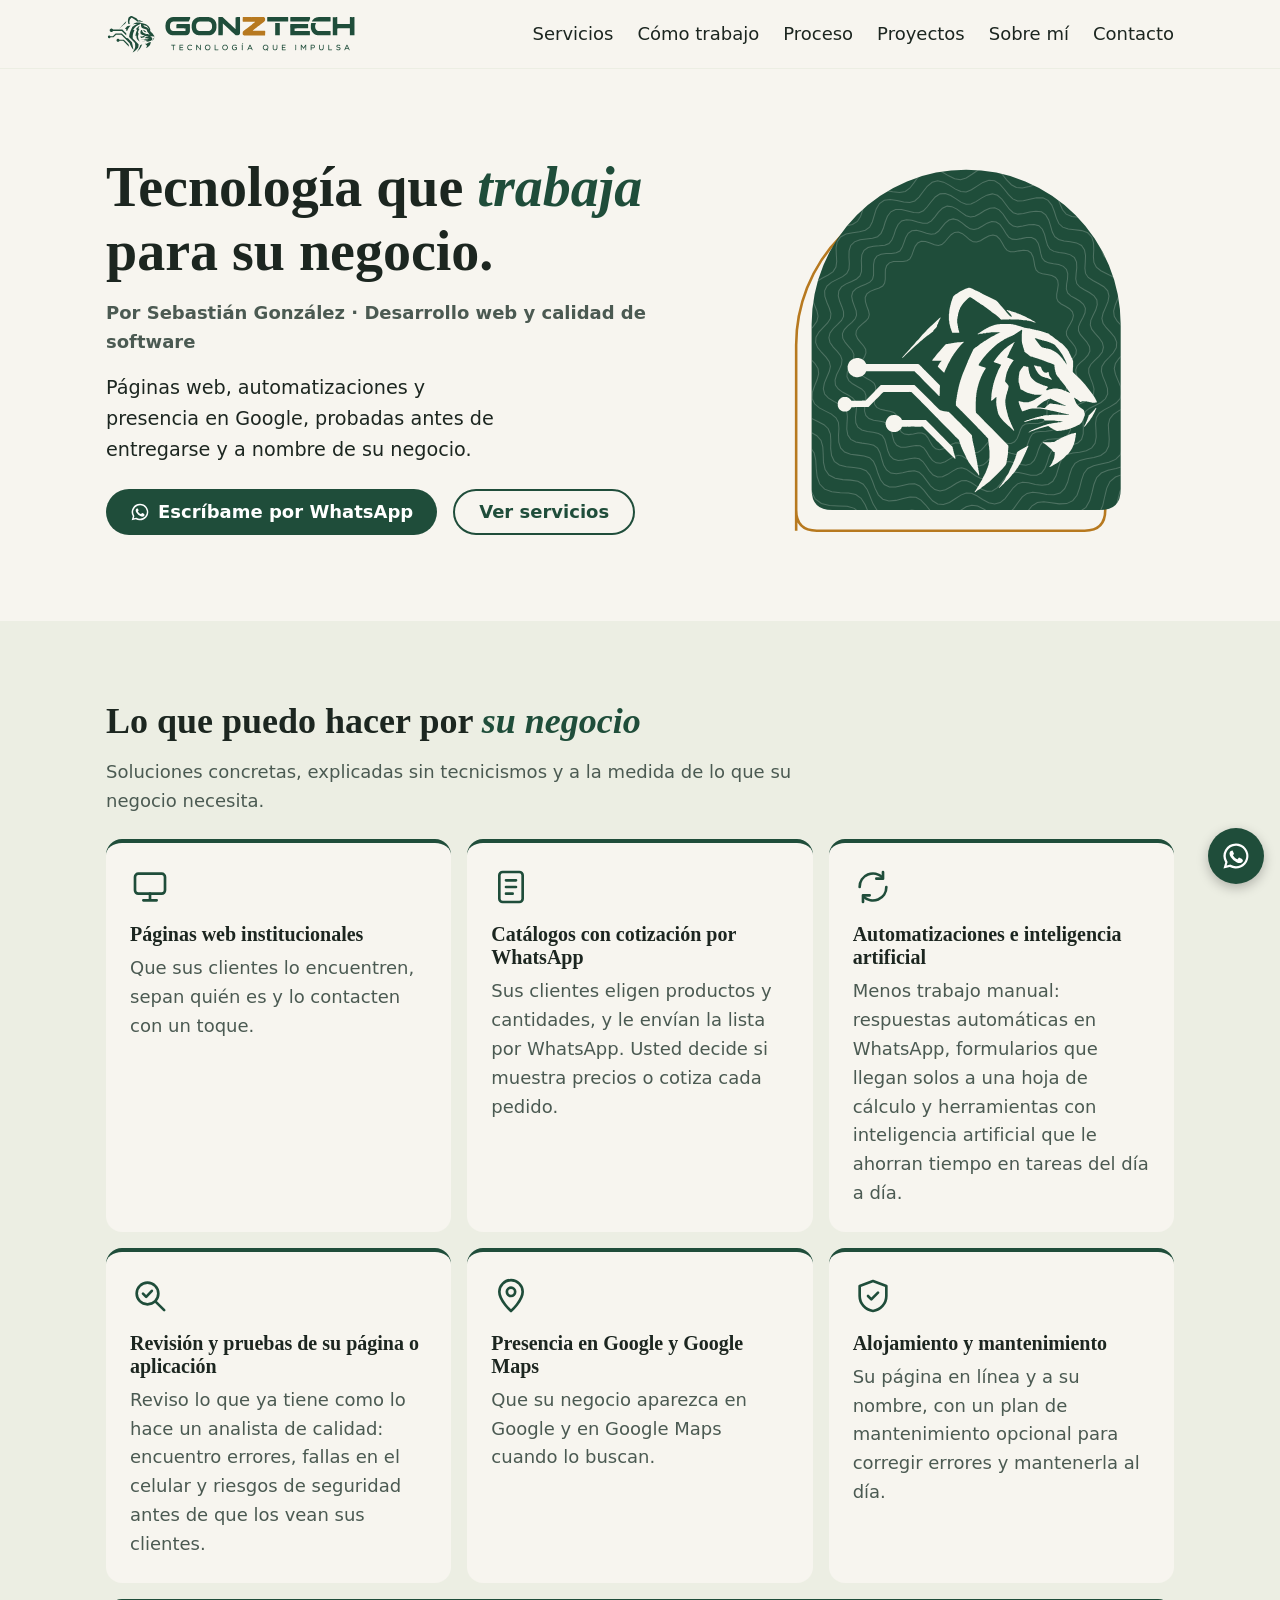
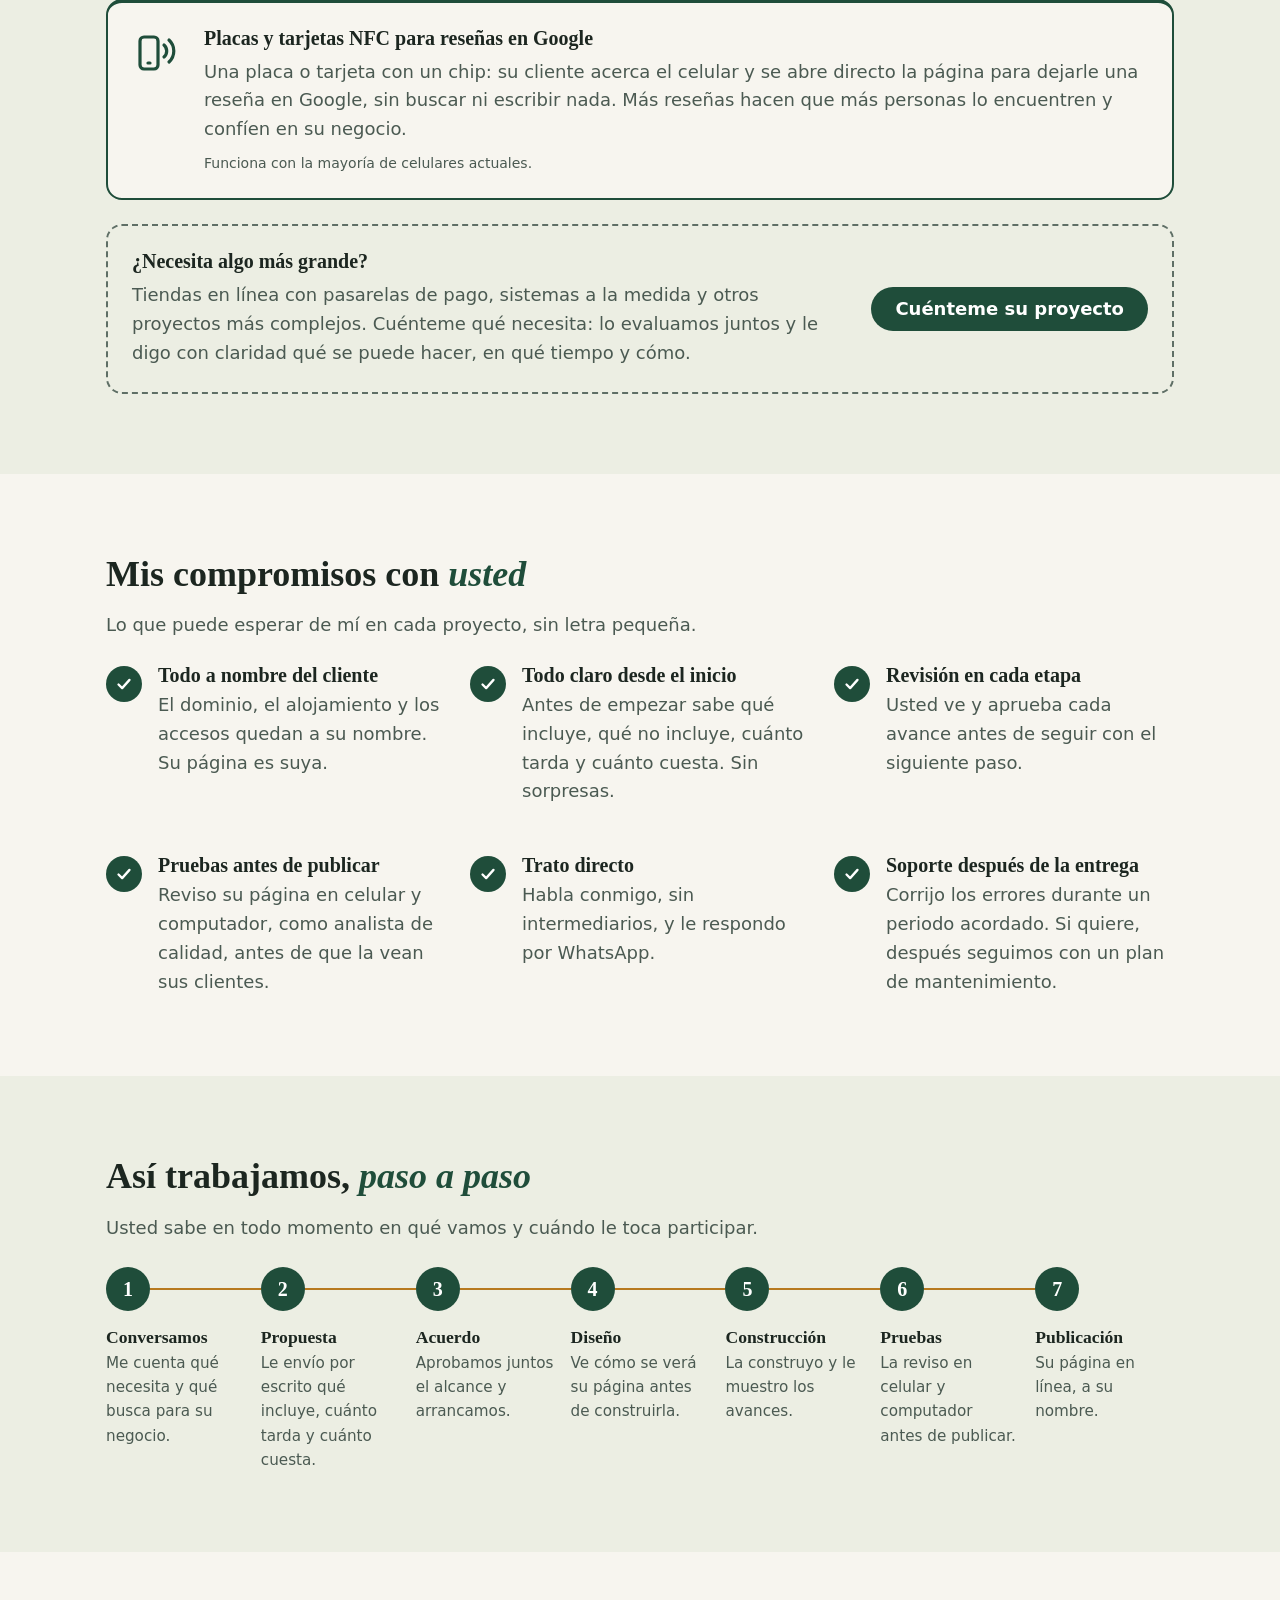
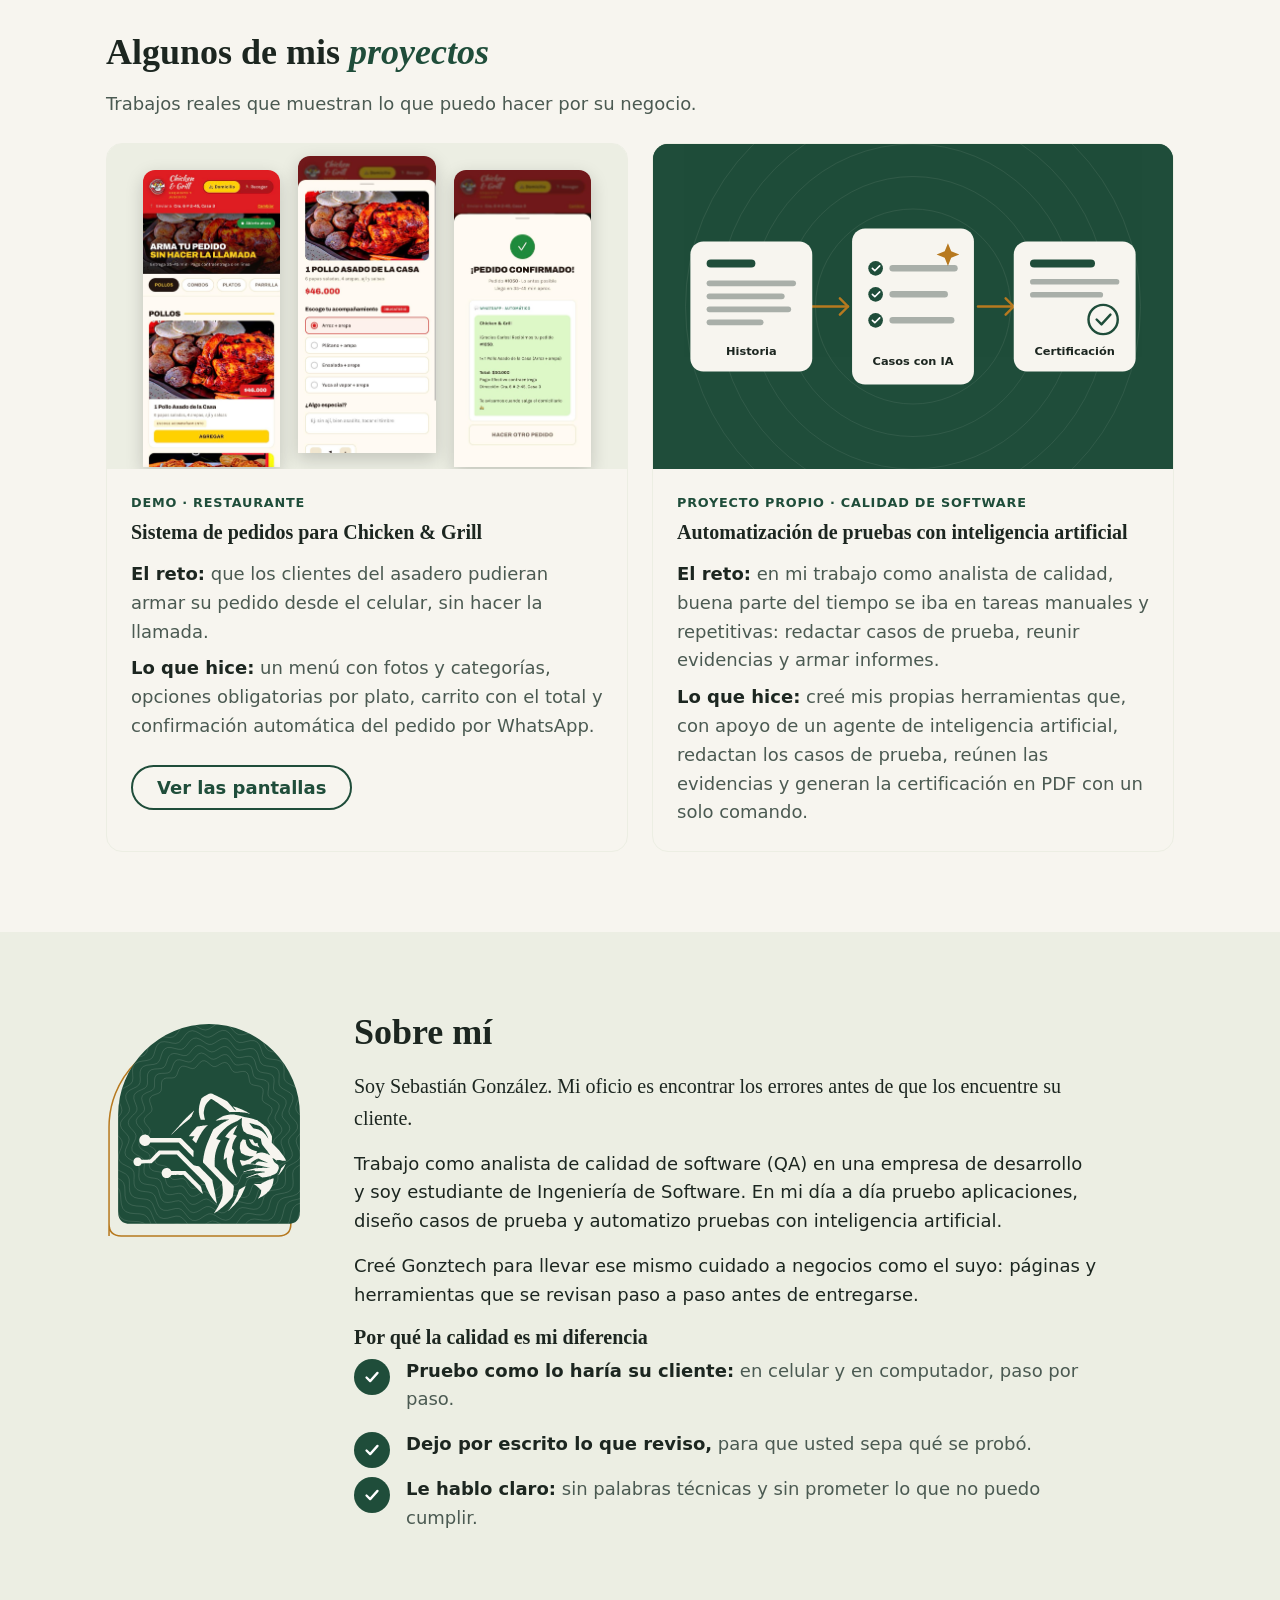
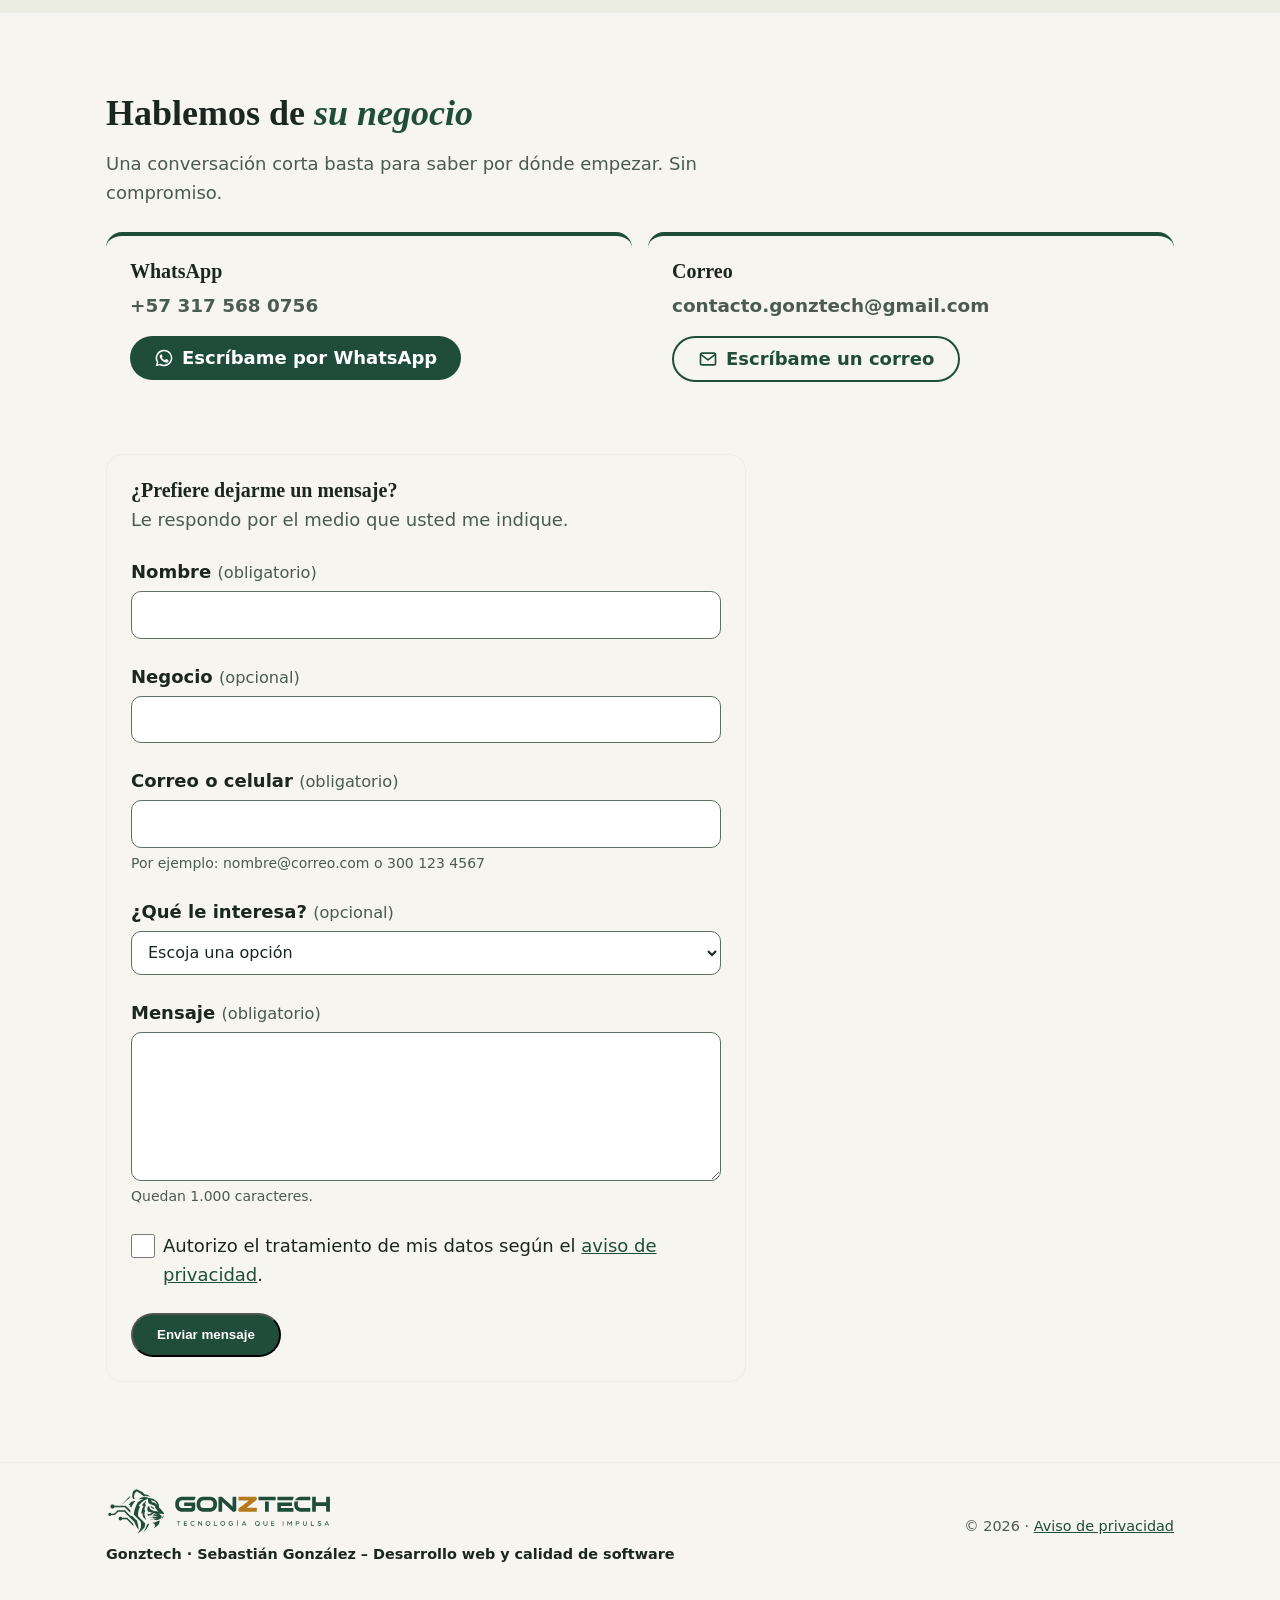
==== commit d6abba76: "Servicios: catálogos con cotización por WhatsApp, con o sin precios" ====
--- a/index.html
+++ b/index.html
@@ -128,8 +128,8 @@
           <li class="tarjeta">
             <!-- Ícono: lista de productos -->
             <svg class="tarjeta__icono" viewBox="0 0 24 24" aria-hidden="true" focusable="false"><rect x="5" y="3" width="14" height="18" rx="2"/><path d="M9 8h6M9 12h6M9 16h4"/></svg>
-            <h3>Catálogos sin precios con cotización por WhatsApp</h3>
-            <p>Sus clientes eligen productos y cantidades, y le envían la lista por WhatsApp para que usted cotice.</p>
+            <h3>Catálogos con cotización por WhatsApp</h3>
+            <p>Sus clientes eligen productos y cantidades, y le envían la lista por WhatsApp. Usted decide si muestra precios o cotiza cada pedido.</p>
           </li>
           <li class="tarjeta">
             <!-- Ícono: flechas en círculo (tareas que se repiten solas) -->
